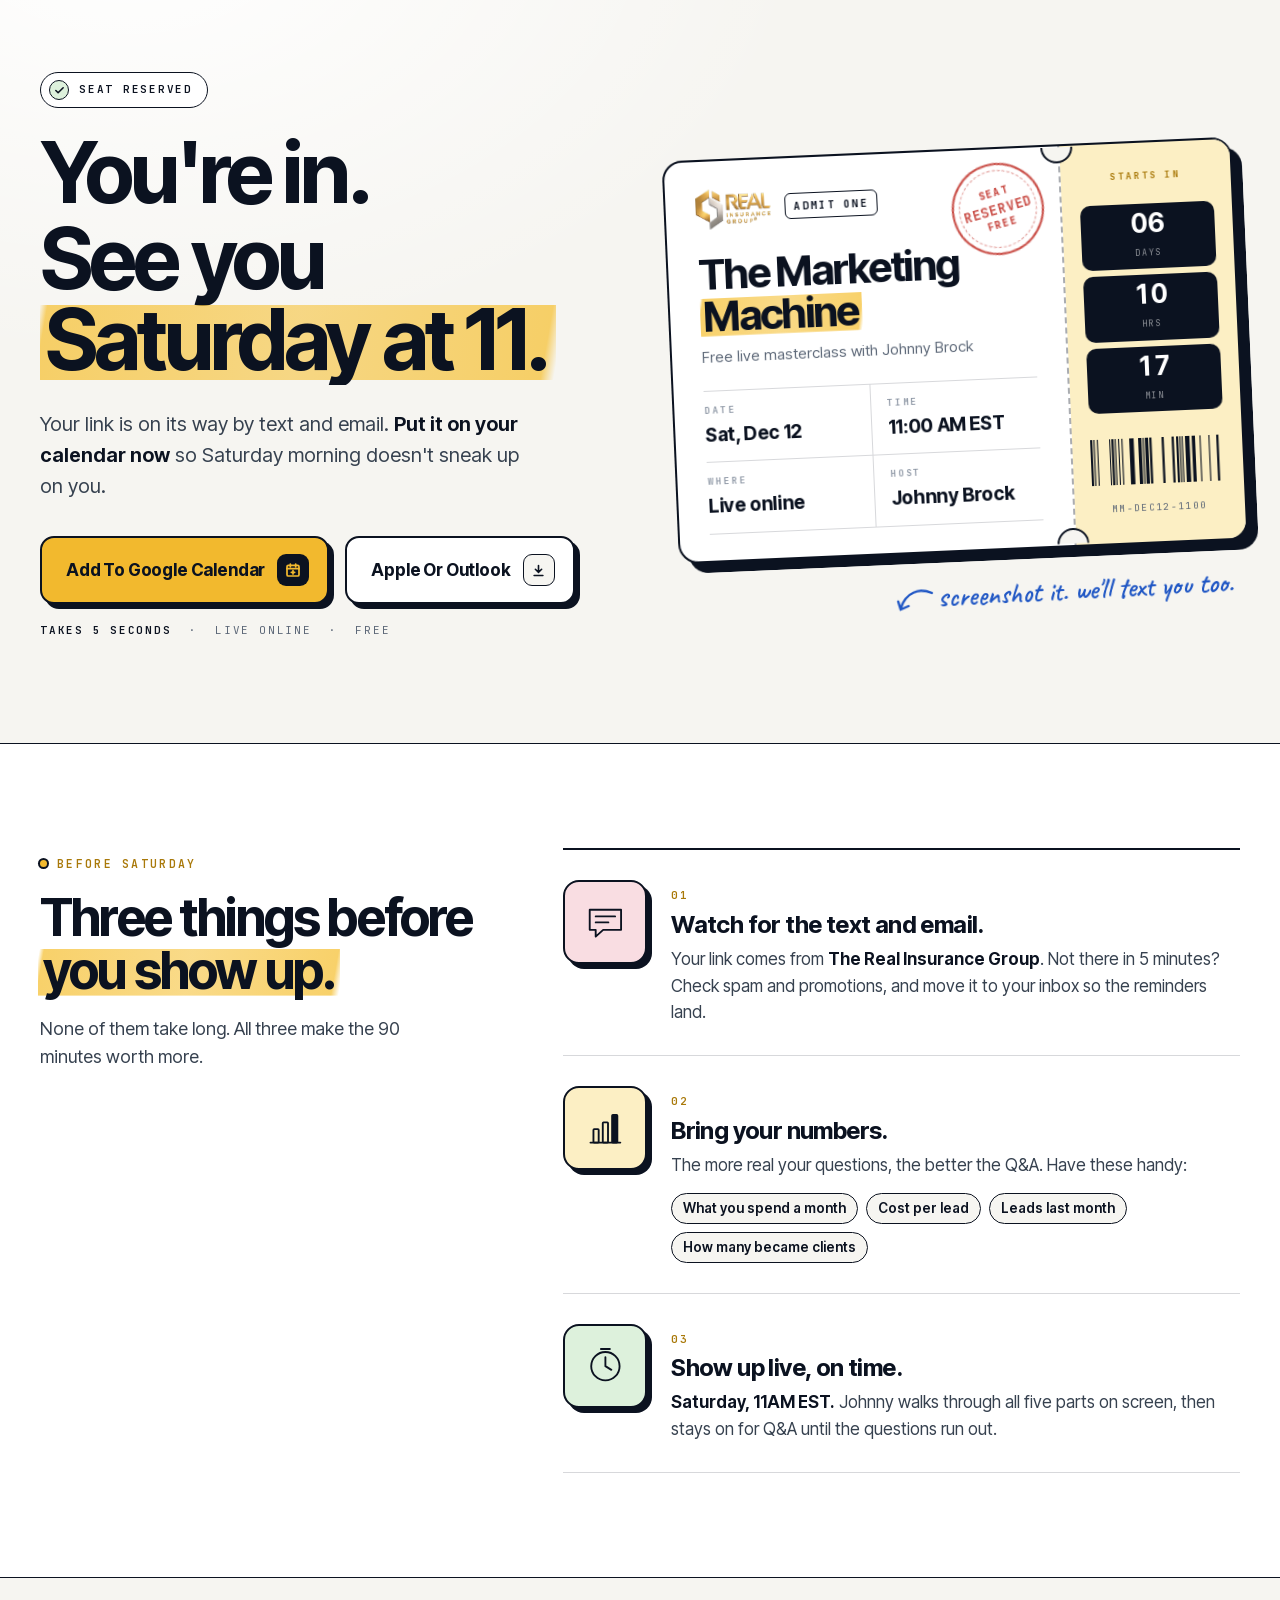
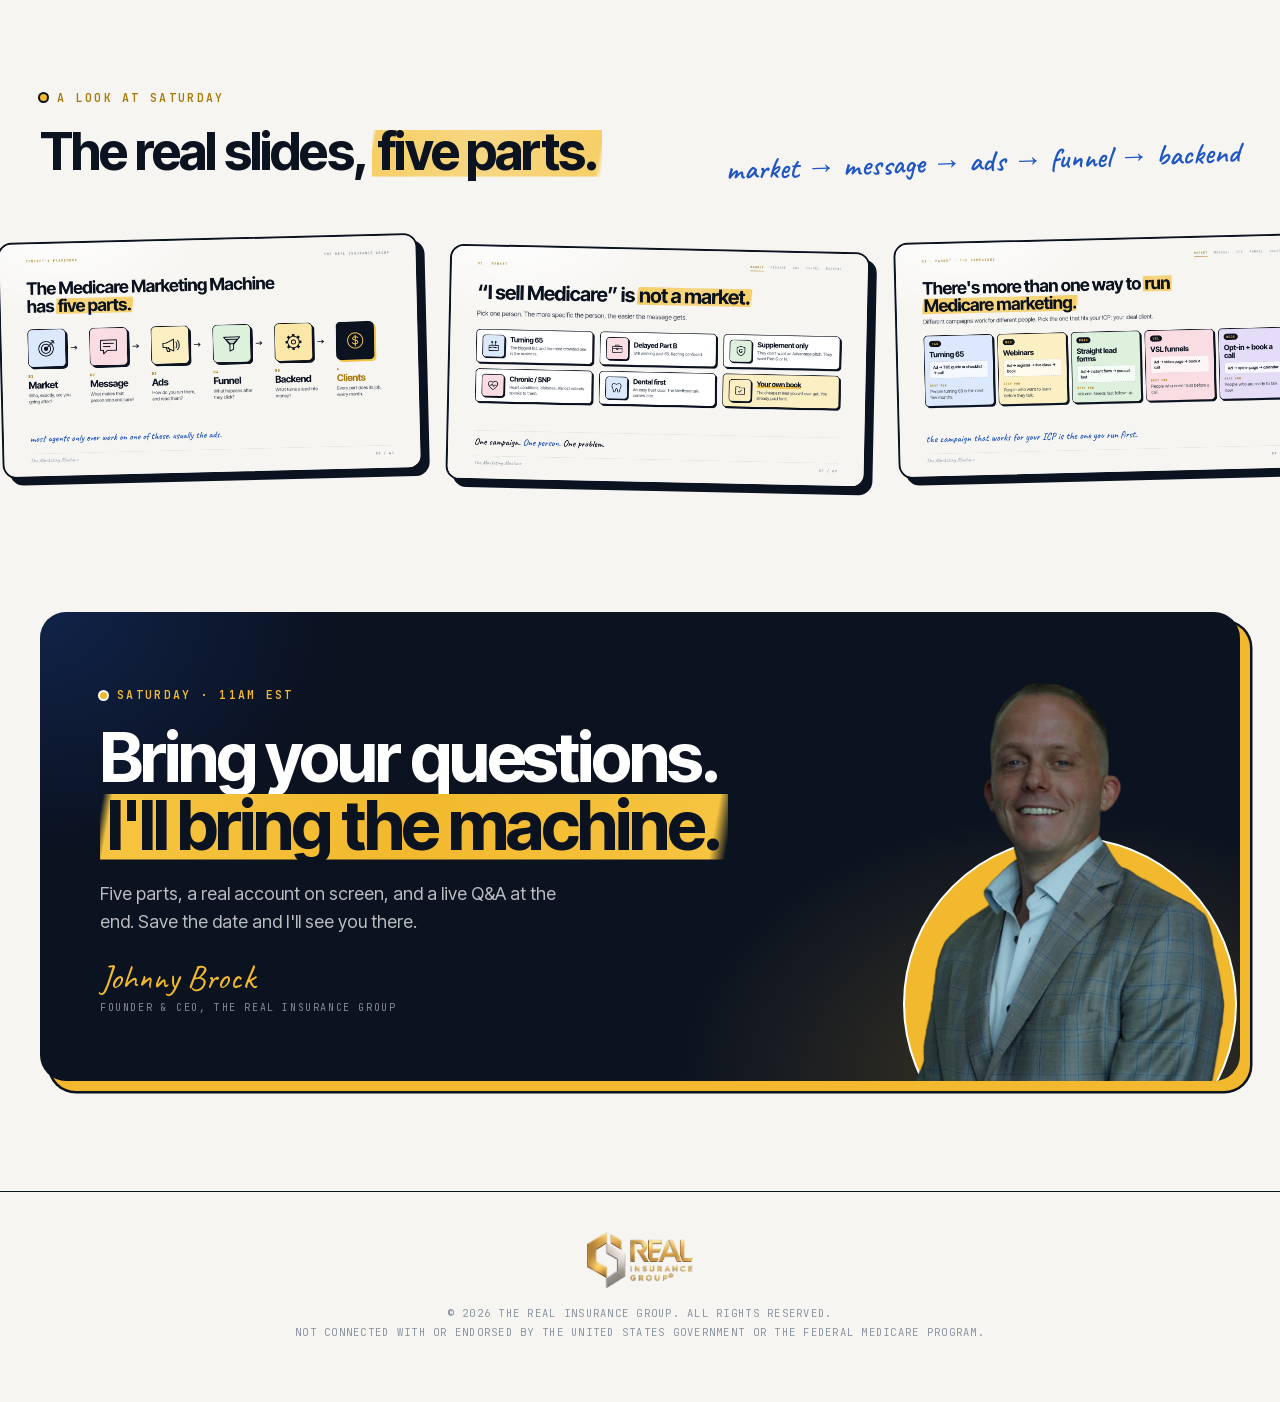
==== thanks.html @ 713cc82f "Thank-you page: seat ticket, calendar adds, next steps Co-Authored-By: Claude Opus 5.5 <noreply@anth" ====
<!doctype html>
<html lang="en">
<head>
<meta charset="utf-8">
<meta name="viewport" content="width=device-width,initial-scale=1">
<title>You're In | The Marketing Machine, Saturday 11AM EST</title>
<meta name="robots" content="noindex">
<link rel="preload" href="assets/fonts/InterTight.woff2" as="font" type="font/woff2" crossorigin>
<style>
@font-face{font-family:'Inter Tight';src:url(assets/fonts/InterTight.woff2) format('woff2');font-weight:100 900;font-display:swap}
@font-face{font-family:'Caveat';src:url(assets/fonts/Caveat.woff2) format('woff2');font-weight:400 700;font-display:swap}
@font-face{font-family:'JetBrains Mono';src:url(assets/fonts/JetBrainsMono.woff2) format('woff2');font-weight:100 800;font-display:swap}

/* ===== tokens: same as the opt-in (The Marketing Machine deck) ===== */
:root{
  --paper:#F6F5F1; --ink:#0B1220;
  --t1:#0B1220; --t2:#36414F; --t3:#5D6878; --t4:#8B95A3;
  --line:rgba(11,18,32,.16); --line-2:rgba(11,18,32,.09);
  --gold:#A9790A; --yellow:#F2B92E; --hl:rgba(246,196,64,.78); --pen:#1F56C4;
  --blue:#DCE8FB; --cream:#FCEFC4; --green:#DDF1DC; --pink:#F9DDE2;
  --sans:'Inter Tight',Inter,system-ui,-apple-system,sans-serif;
  --hand:'Caveat','Bradley Hand',cursive;
  --mono:'JetBrains Mono',ui-monospace,Menlo,monospace;
  --ease:cubic-bezier(.22,1,.36,1);
}
*{box-sizing:border-box;margin:0;padding:0}
html{-webkit-text-size-adjust:100%}
body{background:var(--paper);color:var(--t1);font-family:var(--sans);font-size:17px;line-height:1.55;-webkit-font-smoothing:antialiased;overflow-x:hidden}
img{display:block;max-width:100%;height:auto}
button{font:inherit;cursor:pointer;border:0;background:none;color:inherit}
a{color:inherit}
.wrap{width:min(1200px,100% - 48px);margin-inline:auto}

.k{font-family:var(--mono);font-size:11.5px;font-weight:600;letter-spacing:.2em;text-transform:uppercase;color:var(--gold);display:inline-flex;align-items:center;gap:10px}
.k::before{content:"";width:7px;height:7px;border-radius:50%;background:var(--yellow);box-shadow:0 0 0 2px var(--ink)}
em.mk{font-style:normal;padding:0 .1em;margin:0 -.04em;border-radius:.12em;-webkit-box-decoration-break:clone;box-decoration-break:clone;
  background:linear-gradient(100deg,rgba(246,196,64,0) .5%,var(--hl) 2%,rgba(246,196,64,.62) 50%,var(--hl) 97%,rgba(246,196,64,0) 99.5%) 0 62%/0% 74% no-repeat;
  transition:background-size 1.1s var(--ease) .2s}
em.mk.in{background-size:100% 74%}
.hand{font-family:var(--hand);font-weight:600;color:var(--pen);line-height:1.1}
.h2{font-weight:700;font-size:clamp(32px,4.4vw,52px);line-height:1.02;letter-spacing:-.035em;margin-top:16px}

/* buttons */
.btn{display:inline-flex;align-items:center;gap:12px;background:var(--yellow);color:var(--ink);font-weight:700;font-size:17px;letter-spacing:-.01em;text-decoration:none;
  padding:16px 18px 16px 24px;border:2.5px solid var(--ink);border-radius:14px;box-shadow:5px 5px 0 var(--ink);transition:transform .25s var(--ease),box-shadow .25s var(--ease)}
.btn .bi{width:32px;height:32px;border-radius:9px;background:var(--ink);color:var(--yellow);display:grid;place-items:center;transition:transform .35s var(--ease)}
.btn:hover{transform:translate(2px,2px);box-shadow:3px 3px 0 var(--ink)}
.btn:hover .bi{transform:rotate(-8deg) scale(1.05)}
.btn:active{transform:translate(5px,5px);box-shadow:0 0 0 var(--ink)}
.btn.ghost{background:#fff}
.btn.ghost .bi{background:var(--paper);color:var(--ink);border:1.5px solid var(--ink)}
.btn:focus-visible{outline:3px solid var(--pen);outline-offset:4px}
.risk{font-family:var(--mono);font-size:11px;letter-spacing:.16em;text-transform:uppercase;color:var(--t3);margin-top:18px}
.risk b{color:var(--t1);font-weight:600}

/* reveal */
.rv{opacity:0;transform:translateY(20px);filter:blur(6px);transition:opacity .9s var(--ease),transform .9s var(--ease),filter .9s var(--ease)}
.rv.in{opacity:1;transform:none;filter:none}
.d1{transition-delay:.08s}.d2{transition-delay:.16s}.d3{transition-delay:.24s}

/* ===== hero ===== */
.hero{position:relative;padding:72px 0 104px}
.hero::before{content:"";position:absolute;inset:0;pointer-events:none;background:radial-gradient(1100px 700px at 10% -10%,#fff,transparent 62%)}
.hero .wrap{position:relative;display:grid;grid-template-columns:1fr 1.02fr;gap:72px;align-items:center}
.ok{display:inline-flex;align-items:center;gap:10px;background:#fff;border:1.5px solid var(--ink);border-radius:999px;padding:7px 14px 7px 8px;
  font-family:var(--mono);font-size:11px;letter-spacing:.16em;text-transform:uppercase;font-weight:600}
.ok i{width:20px;height:20px;border-radius:50%;background:var(--green);border:1.5px solid var(--ink);display:grid;place-items:center}
.ok i svg{width:11px;height:11px;fill:none;stroke:var(--ink);stroke-width:3.4;stroke-linecap:round;stroke-linejoin:round}
.h1{font-weight:700;font-size:clamp(46px,6.6vw,88px);line-height:.96;letter-spacing:-.045em;margin-top:24px}
.h1 .ln{display:block;overflow:hidden;padding-bottom:.06em}
.h1 .ln>span{display:inline-block;transform:translateY(105%);transition:transform 1.1s var(--ease)}
.go .h1 .ln>span{transform:none}
.go .h1 .ln:nth-child(2)>span{transition-delay:.1s}
.hero .sub{font-size:20px;color:var(--t2);max-width:500px;margin-top:24px}
.hero .sub b{color:var(--t1);font-weight:650}
.acts{display:flex;flex-wrap:wrap;gap:16px;margin-top:34px}

/* the ticket */
.tix{position:relative;padding:20px 0 30px}
.ticket{position:relative;display:grid;grid-template-columns:1fr 170px;background:#fff;border:2.5px solid var(--ink);border-radius:20px;box-shadow:10px 10px 0 var(--ink);
  transform:rotate(-2.5deg);transition:transform .6s var(--ease)}
.tix:hover .ticket{transform:rotate(-1deg) translateY(-4px)}
.ticket::before,.ticket::after{content:"";position:absolute;right:157px;width:28px;height:28px;border-radius:50%;background:var(--paper);border:2.5px solid var(--ink);z-index:2}
.ticket::before{top:-15px;clip-path:inset(50% 0 0 0)}
.ticket::after{bottom:-15px;clip-path:inset(0 0 50% 0)}
.t-main{padding:28px 30px 26px;border-right:2.5px dashed rgba(11,18,32,.35);position:relative;overflow:hidden}
.t-top{display:flex;align-items:center;gap:14px}
.t-top img{height:40px;width:auto}
.t-top span{font-family:var(--mono);font-size:10.5px;letter-spacing:.22em;text-transform:uppercase;font-weight:700;border:1.5px solid var(--ink);border-radius:6px;padding:4px 8px}
.t-name{font-size:clamp(30px,3.3vw,42px);font-weight:700;letter-spacing:-.04em;line-height:1;margin-top:24px}
.t-name em{font-style:normal;background:linear-gradient(100deg,rgba(246,196,64,0) .5%,var(--hl) 2%,rgba(246,196,64,.62) 50%,var(--hl) 97%,rgba(246,196,64,0) 99.5%) 0 62%/100% 74% no-repeat;padding:0 .08em}
.t-by{color:var(--t3);font-size:15px;margin-top:8px}
.t-fields{display:grid;grid-template-columns:1fr 1fr;margin-top:22px;border-top:1.5px solid var(--line)}
.t-fields div{padding:12px 0;border-bottom:1.5px solid var(--line)}
.t-fields div:nth-child(odd){padding-right:14px;border-right:1.5px solid var(--line)}
.t-fields div:nth-child(even){padding-left:16px}
.t-fields small{display:block;font-family:var(--mono);font-size:9.5px;letter-spacing:.2em;text-transform:uppercase;color:var(--t4);font-weight:600}
.t-fields b{display:block;font-size:19px;font-weight:700;letter-spacing:-.02em;margin-top:2px}
.stamp{position:absolute;right:16px;top:14px;width:92px;height:92px;border-radius:50%;border:2.5px solid #C2362E;color:#C2362E;display:grid;place-items:center;text-align:center;
  font-family:var(--mono);font-size:10px;letter-spacing:.16em;text-transform:uppercase;font-weight:800;line-height:1.35;transform:rotate(-14deg) scale(1.6);opacity:0;
  transition:transform .5s cubic-bezier(.34,1.56,.64,1) .9s,opacity .2s ease .9s;mix-blend-mode:multiply}
.stamp::before{content:"";position:absolute;inset:5px;border-radius:50%;border:1.5px dashed rgba(194,54,46,.7)}
.go .stamp{transform:rotate(-14deg) scale(1);opacity:.9}
.stamp b{display:block;font-size:13.5px;letter-spacing:.06em}
.t-stub{padding:26px 18px;display:flex;flex-direction:column;align-items:center;justify-content:space-between;background:var(--cream);border-radius:0 17px 17px 0;text-align:center}
.t-stub .lab{font-family:var(--mono);font-size:9.5px;letter-spacing:.2em;text-transform:uppercase;color:var(--gold);font-weight:700}
.cd{display:grid;gap:6px;width:100%;margin-top:10px}
.cd div{background:var(--ink);color:#fff;border-radius:10px;padding:7px 0 6px}
.cd b{display:block;font-size:26px;font-weight:700;letter-spacing:-.03em;line-height:1;font-variant-numeric:tabular-nums}
.cd small{font-family:var(--mono);font-size:8.5px;letter-spacing:.2em;text-transform:uppercase;color:rgba(255,255,255,.55)}
.live-now{display:none;background:#C2362E;color:#fff;border-radius:10px;padding:10px 6px;font-weight:700;font-size:15px;margin-top:10px}
.is-live .cd{display:none}.is-live .live-now{display:block}
.bars{width:100%;height:46px;margin-top:16px}
.t-stub .no{font-family:var(--mono);font-size:9.5px;letter-spacing:.14em;color:var(--t3);margin-top:6px}
.tix .note{position:absolute;right:6px;bottom:-26px;font-size:28px;transform:rotate(-3deg)}
.tix .note svg{display:inline-block;vertical-align:middle;width:40px;height:28px;margin-right:4px;stroke:var(--pen);fill:none;stroke-width:2.4;stroke-linecap:round}

/* ===== next steps ===== */
.sec{padding:104px 0}
.steps{background:#fff;border-top:1.5px solid var(--ink);border-bottom:1.5px solid var(--ink)}
.steps .grid{display:grid;grid-template-columns:.8fr 1.2fr;gap:72px;align-items:start}
.steps .lede{color:var(--t2);font-size:18px;margin-top:18px;max-width:380px}
.rows{border-top:2px solid var(--ink)}
.row{display:grid;grid-template-columns:84px 1fr;gap:24px;padding:30px 0;border-bottom:1.5px solid var(--line);align-items:start}
.tile{width:84px;height:84px;border:2.5px solid var(--ink);border-radius:16px;box-shadow:5px 5px 0 var(--ink);display:grid;place-items:center;background:#fff;transition:transform .35s var(--ease),box-shadow .35s var(--ease)}
.row:hover .tile{transform:translate(-2px,-2px) rotate(-3deg);box-shadow:7px 7px 0 var(--ink)}
.tile svg{width:56%;height:56%;fill:none;stroke:var(--ink);stroke-width:5;stroke-linecap:round;stroke-linejoin:round}
.tile svg .f{fill:var(--ink)}
.tile.blue{background:var(--blue)}.tile.pink{background:var(--pink)}.tile.yellow{background:var(--cream)}.tile.green{background:var(--green)}
.row .n{font-family:var(--mono);font-size:11px;font-weight:600;letter-spacing:.14em;color:var(--gold)}
.row h3{font-size:24px;font-weight:700;letter-spacing:-.025em;line-height:1.15;margin-top:4px}
.row p{color:var(--t2);margin-top:8px}
.row p b{color:var(--t1);font-weight:650}
.chips{display:flex;flex-wrap:wrap;gap:8px;margin-top:14px}
.chips span{font-size:13.5px;font-weight:600;background:var(--paper);border:1.5px solid var(--ink);border-radius:999px;padding:4px 11px}

/* ===== filmstrip ===== */
.film{padding:104px 0 96px;overflow:hidden}
.film .head{display:flex;justify-content:space-between;align-items:end;gap:32px;flex-wrap:wrap}
.film .head .hand{font-size:30px;transform:rotate(-2deg)}
.strip{margin-top:52px;display:flex;gap:28px;width:max-content;animation:roll 60s linear infinite;padding:8px 0 18px}
.film:hover .strip{animation-play-state:paused}
@keyframes roll{to{transform:translateX(calc(-50% - 14px))}}
.strip .s{width:420px;flex:none;border:2.5px solid var(--ink);border-radius:14px;overflow:hidden;box-shadow:7px 7px 0 var(--ink);background:#fff;aspect-ratio:16/9}
.strip .s:nth-child(odd){transform:rotate(-1.4deg)}
.strip .s:nth-child(even){transform:rotate(1.2deg) translateY(10px)}
.strip .s img{width:100%;height:100%;object-fit:cover}

/* ===== sign-off ===== */
.bye{padding:24px 0 110px}
.bye .box{position:relative;background:var(--ink);color:#fff;border-radius:26px;box-shadow:10px 10px 0 var(--yellow),10px 10px 0 2.5px var(--ink);
  display:grid;grid-template-columns:1fr 340px;align-items:end;overflow:hidden;min-height:400px}
.bye .box::before{content:"";position:absolute;inset:0;background:radial-gradient(600px 420px at 85% 100%,rgba(242,185,46,.22),transparent 65%),radial-gradient(500px 400px at 0% 0%,rgba(31,86,196,.25),transparent 60%);pointer-events:none}
.bye .txt{position:relative;padding:68px 60px}
.bye .k{color:var(--yellow)}
.bye .k::before{box-shadow:0 0 0 2px #fff}
.bye h2{font-size:clamp(40px,5.4vw,70px);font-weight:700;letter-spacing:-.045em;line-height:.98;margin-top:18px}
.bye h2 em{font-style:normal;color:var(--ink);padding:0 .1em;background:linear-gradient(100deg,rgba(246,196,64,0) .5%,#F6C440 2%,#F2B92E 50%,#F6C440 97%,rgba(246,196,64,0) 99.5%) 0 62%/100% 78% no-repeat}
.bye p{color:rgba(255,255,255,.72);font-size:18px;margin-top:20px;max-width:480px}
.bye .sig{font-family:var(--hand);font-size:34px;color:var(--yellow);margin-top:26px;line-height:1}
.bye .sig small{display:block;font-family:var(--mono);font-size:10px;letter-spacing:.16em;text-transform:uppercase;color:rgba(255,255,255,.5);margin-top:8px}
.bye .jb{position:relative;align-self:end;height:100%;display:flex;align-items:flex-end;justify-content:center}
.bye .jb::before{content:"";position:absolute;bottom:-90px;left:50%;width:330px;height:330px;transform:translateX(-50%);border-radius:50%;background:var(--yellow);border:2.5px solid #fff}
.bye .jb img{position:relative;width:310px;max-width:none}

footer{border-top:1.5px solid var(--ink);padding:40px 0 60px;text-align:center}
footer img{height:56px;width:auto;margin:0 auto}
footer p{font-family:var(--mono);font-size:10.5px;letter-spacing:.12em;text-transform:uppercase;color:var(--t4);margin-top:16px;line-height:1.8}

/* ===== responsive ===== */
@media (max-width:1080px){
  .hero .wrap{grid-template-columns:1fr;gap:56px}
  .tix{max-width:620px}
  .steps .grid{grid-template-columns:1fr;gap:44px}
  .bye .box{grid-template-columns:1fr 260px}
  .bye .jb img{width:250px}
  .bye .jb::before{width:260px;height:260px}
}
@media (max-width:720px){
  body{font-size:16px}
  .wrap{width:calc(100% - 32px)}
  .hero{padding:36px 0 80px}
  .hero .sub{font-size:18px}
  .acts{flex-direction:column;align-items:stretch}
  .acts .btn{justify-content:space-between}
  .ticket{grid-template-columns:1fr 104px;transform:rotate(-1.5deg)}
  .ticket::before,.ticket::after{right:91px;width:24px;height:24px}
  .ticket::before{top:-13px}.ticket::after{bottom:-13px}
  .t-main{padding:20px 16px 18px}
  .t-top img{height:30px}
  .t-top span{font-size:9px;padding:3px 6px;letter-spacing:.16em}
  .t-name{font-size:26px;margin-top:16px}
  .t-by{font-size:13.5px}
  .t-fields{grid-template-columns:1fr}
  .t-fields div:nth-child(odd){border-right:0;padding-right:0}
  .t-fields div:nth-child(even){padding-left:0}
  .t-fields div{padding:8px 0}
  .t-fields b{font-size:16px}
  .stamp{width:66px;height:66px;font-size:7px;right:8px;top:8px}
  .t-name{margin-top:30px}
  .t-top span{display:none}
  .stamp b{font-size:11.5px}
  .t-stub{padding:18px 8px;border-radius:0 17px 17px 0}
  .cd b{font-size:20px}
  .bars{height:34px}
  .tix .note{font-size:23px;bottom:-28px}
  .sec{padding:80px 0}
  .row{grid-template-columns:64px 1fr;gap:18px}
  .tile{width:64px;height:64px;border-radius:13px;box-shadow:4px 4px 0 var(--ink)}
  .row h3{font-size:21px}
  .film{padding:80px 0}
  .strip .s{width:290px}
  .bye{padding:8px 0 84px}
  .bye .box{grid-template-columns:1fr;border-radius:20px}
  .bye .txt{padding:48px 24px 8px}
  .bye .jb{height:300px}
  .bye .jb img{width:240px}
  .bye .jb::before{width:250px;height:250px;bottom:-70px}
}
@media (prefers-reduced-motion:reduce){
  *,*::before,*::after{transition:none!important;animation:none!important}
  .rv{opacity:1;transform:none;filter:none}
  .h1 .ln>span{transform:none}
  em.mk{background-size:100% 74%}
  .stamp{opacity:.9;transform:rotate(-14deg)}
}
</style>
</head>
<body>

<main>
<!-- ===== hero: confirmation + the ticket ===== -->
<section class="hero" id="hero">
  <div class="wrap">
    <div>
      <span class="ok"><i><svg viewBox="0 0 24 24"><path d="M20 6L9 17l-5-5"/></svg></i>Seat reserved</span>
      <h1 class="h1">
        <span class="ln"><span>You're in.</span></span>
        <span class="ln"><span>See you <em class="mk">Saturday at 11.</em></span></span>
      </h1>
      <p class="sub">Your link is on its way by text and email. <b>Put it on your calendar now</b> so Saturday morning doesn't sneak up on you.</p>
      <div class="acts">
        <a class="btn" id="gcal" href="#" target="_blank" rel="noopener">Add To Google Calendar <span class="bi"><svg width="16" height="16" viewBox="0 0 24 24" fill="none" stroke="currentColor" stroke-width="2.6" stroke-linecap="round"><rect x="3" y="5" width="18" height="16" rx="2"/><path d="M3 10h18M8 3v4M16 3v4M12 13v5M9.5 15.5h5"/></svg></span></a>
        <button class="btn ghost" id="ics">Apple Or Outlook <span class="bi"><svg width="15" height="15" viewBox="0 0 24 24" fill="none" stroke="currentColor" stroke-width="2.6" stroke-linecap="round"><path d="M12 4v11M7 10l5 5 5-5M5 20h14"/></svg></span></button>
      </div>
      <p class="risk"><b>Takes 5 seconds</b> &nbsp;&middot;&nbsp; Live online &nbsp;&middot;&nbsp; Free</p>
    </div>

    <div class="tix rv d2">
      <div class="ticket" id="ticket">
        <div class="t-main">
          <div class="t-top"><img src="assets/rig-logo.webp" alt="Real Insurance Group" width="900" height="477"><span>Admit one</span></div>
          <p class="t-name">The Marketing <em>Machine</em></p>
          <p class="t-by">Free live masterclass with Johnny Brock</p>
          <div class="t-fields">
            <div><small>Date</small><b data-date>Saturday</b></div>
            <div><small>Time</small><b>11:00 AM EST</b></div>
            <div><small>Where</small><b>Live online</b></div>
            <div><small>Host</small><b>Johnny Brock</b></div>
          </div>
          <div class="stamp" aria-hidden="true"><span>Seat<b>Reserved</b>Free</span></div>
        </div>
        <div class="t-stub" id="stub">
          <span class="lab">Starts in</span>
          <div class="cd">
            <div><b data-d>00</b><small>Days</small></div>
            <div><b data-h>00</b><small>Hrs</small></div>
            <div><b data-m>00</b><small>Min</small></div>
          </div>
          <div class="live-now">We're live</div>
          <svg class="bars" viewBox="0 0 120 46" preserveAspectRatio="none" aria-hidden="true" id="bars"></svg>
          <span class="no" data-no>MM-SAT-1100</span>
        </div>
      </div>
      <p class="note hand"><svg viewBox="0 0 40 28"><path d="M38 6C26 0 12 4 6 20M14 18l-8 3-2-8"/></svg>screenshot it. we'll text you too.</p>
    </div>
  </div>
</section>

<!-- ===== before Saturday ===== -->
<section class="sec steps">
  <div class="wrap grid">
    <div>
      <span class="k rv">Before Saturday</span>
      <h2 class="h2 rv d1">Three things before <em class="mk">you show up.</em></h2>
      <p class="lede rv d2">None of them take long. All three make the 90 minutes worth more.</p>
    </div>
    <div class="rows">
      <div class="row rv">
        <div class="tile pink"><svg viewBox="0 0 120 120"><path d="M18 26h84v54H54L34 98V80H18z"/><path d="M34 44h52M34 60h34"/></svg></div>
        <div><span class="n">01</span><h3>Watch for the text and email.</h3><p>Your link comes from <b>The Real Insurance Group</b>. Not there in 5 minutes? Check spam and promotions, and move it to your inbox so the reminders land.</p></div>
      </div>
      <div class="row rv d1">
        <div class="tile yellow"><svg viewBox="0 0 120 120"><path d="M20 98h80"/><rect x="28" y="62" width="14" height="36" rx="2"/><rect x="53" y="44" width="14" height="54" rx="2"/><rect x="78" y="24" width="14" height="74" rx="2" class="f"/></svg></div>
        <div><span class="n">02</span><h3>Bring your numbers.</h3><p>The more real your questions, the better the Q&amp;A. Have these handy:</p>
          <div class="chips"><span>What you spend a month</span><span>Cost per lead</span><span>Leads last month</span><span>How many became clients</span></div></div>
      </div>
      <div class="row rv d2">
        <div class="tile green"><svg viewBox="0 0 120 120"><circle cx="60" cy="62" r="38"/><path d="M60 38v24l16 10"/><path d="M48 16h24"/></svg></div>
        <div><span class="n">03</span><h3>Show up live, on time.</h3><p><b>Saturday, 11AM EST.</b> Johnny walks through all five parts on screen, then stays on for Q&amp;A until the questions run out.</p></div>
      </div>
    </div>
  </div>
</section>

<!-- ===== what's on the screen ===== -->
<section class="film" aria-label="Slides from Saturday's masterclass">
  <div class="wrap head">
    <div>
      <span class="k rv">A look at Saturday</span>
      <h2 class="h2 rv d1">The real slides, <em class="mk">five parts.</em></h2>
    </div>
    <p class="hand rv d2">market &rarr; message &rarr; ads &rarr; funnel &rarr; backend</p>
  </div>
  <div class="strip" id="strip">
    <div class="s"><img src="assets/slides/s05.jpg" alt="Slide: the Medicare Marketing Machine has five parts" width="1600" height="900"></div>
    <div class="s"><img src="assets/slides/s07.jpg" alt="Slide: I sell Medicare is not a market" width="1600" height="900"></div>
    <div class="s"><img src="assets/slides/s09.jpg" alt="Slide: more than one way to run Medicare marketing" width="1600" height="900"></div>
    <div class="s"><img src="assets/slides/s11.jpg" alt="Slide: every ad that works has the same four parts" width="1600" height="900"></div>
    <div class="s"><img src="assets/slides/s13.jpg" alt="Slide: same formula, four different people" width="1600" height="900"></div>
    <div class="s"><img src="assets/slides/s20.jpg" alt="Slide: how to set up the account" width="1600" height="900"></div>
    <div class="s"><img src="assets/slides/s26.jpg" alt="Slide: reading the account" width="1600" height="900"></div>
    <div class="s"><img src="assets/slides/s35.jpg" alt="Slide: same ad, same 100 leads, four times the clients" width="1600" height="900"></div>
  </div>
</section>

<!-- ===== sign-off ===== -->
<section class="bye">
  <div class="wrap">
    <div class="box rv">
      <div class="txt">
        <span class="k">Saturday &middot; 11AM EST</span>
        <h2>Bring your questions.<br><em>I'll bring the machine.</em></h2>
        <p>Five parts, a real account on screen, and a live Q&amp;A at the end. Save the date and I'll see you there.</p>
        <p class="sig">Johnny Brock<small>Founder &amp; CEO, The Real Insurance Group</small></p>
      </div>
      <div class="jb"><img src="assets/johnny-main.webp" alt="Johnny Brock" width="640" height="824"></div>
    </div>
  </div>
</section>
</main>

<footer>
  <div class="wrap">
    <img src="assets/rig-logo.webp" alt="Real Insurance Group" width="900" height="477">
    <p>&copy; 2026 The Real Insurance Group. All rights reserved.<br>Not connected with or endorsed by the United States government or the federal Medicare program.</p>
  </div>
</footer>

<script>
/* ============ EVENT: every Saturday, 11:00am America/New_York, ~90 min ============ */
const EVENT = { weekday:6, hour:11, min:0, runMinutes:90 };
const TITLE = 'The Marketing Machine: Free Live Masterclass with Johnny Brock';
const DETAILS = 'How to market a Medicare business, from the first ad to the renewal. Your join link comes by text and email from The Real Insurance Group. Bring your numbers for the live Q&A.';
/* ================================================================================== */

const reduced = matchMedia('(prefers-reduced-motion: reduce)').matches;

function etParts(d){
  return Object.fromEntries(new Intl.DateTimeFormat('en-US',{timeZone:'America/New_York',hour12:false,weekday:'short',
    year:'numeric',month:'2-digit',day:'2-digit',hour:'2-digit',minute:'2-digit',second:'2-digit'}).formatToParts(d).map(x=>[x.type,x.value]));
}
function etOffsetMin(d){
  const p = etParts(d);
  return (Date.UTC(+p.year,+p.month-1,+p.day,p.hour==='24'?0:+p.hour,+p.minute,+p.second) - d.getTime())/60000;
}
function nextStart(now){
  const p = etParts(now);
  const wd = ['Sun','Mon','Tue','Wed','Thu','Fri','Sat'].indexOf(p.weekday);
  for(let add=0; add<=7; add++){
    if((wd+add)%7 !== EVENT.weekday) continue;
    const guess = Date.UTC(+p.year,+p.month-1,+p.day+add,EVENT.hour,EVENT.min);
    const t = guess - etOffsetMin(new Date(guess))*60000;
    if(t + EVENT.runMinutes*60000 > now.getTime()) return t;
  }
}
const START = nextStart(new Date()), END = START + EVENT.runMinutes*60000;
const pad = n => String(n).padStart(2,'0');

/* date on the ticket + ticket number */
const dParts = new Intl.DateTimeFormat('en-US',{timeZone:'America/New_York',weekday:'short',month:'short',day:'numeric'}).formatToParts(new Date(START));
const g = t => dParts.find(x=>x.type===t).value;
document.querySelector('[data-date]').textContent = `${g('weekday')}, ${g('month')} ${g('day')}`;
document.querySelector('[data-no]').textContent = `MM-${g('month').toUpperCase()}${pad(g('day'))}-1100`;

/* countdown on the stub */
const stub = document.getElementById('stub');
function tick(){
  const ms = START - Date.now();
  if(ms <= 0){ stub.classList.add('is-live'); return; }
  const s = Math.floor(ms/1000);
  stub.querySelector('[data-d]').textContent = pad(Math.floor(s/86400));
  stub.querySelector('[data-h]').textContent = pad(Math.floor(s%86400/3600));
  stub.querySelector('[data-m]').textContent = pad(Math.floor(s%3600/60));
}
tick(); setInterval(tick, 1000);

/* stub barcode: deterministic stripes */
(function(){
  const svg = document.getElementById('bars'); let x = 0, seed = 7, out = '';
  const rnd = ()=>{ seed = (seed*9301+49297)%233280; return seed/233280; };
  while(x < 120){ const w = 1 + Math.floor(rnd()*3.2); if(rnd() > .35) out += `<rect x="${x}" y="0" width="${w}" height="46" fill="#0B1220"/>`; x += w + 1 + Math.floor(rnd()*2); }
  svg.innerHTML = out;
})();

/* calendar links */
const z = t => new Date(t).toISOString().replace(/[-:]/g,'').replace(/\.\d{3}/,'');
document.getElementById('gcal').href = 'https://calendar.google.com/calendar/render?action=TEMPLATE'
  + '&text=' + encodeURIComponent(TITLE)
  + '&dates=' + z(START) + '/' + z(END)
  + '&details=' + encodeURIComponent(DETAILS)
  + '&location=' + encodeURIComponent('Online (link sent by text and email)');
document.getElementById('ics').addEventListener('click', ()=>{
  const ics = ['BEGIN:VCALENDAR','VERSION:2.0','PRODID:-//The Real Insurance Group//Marketing Machine//EN','BEGIN:VEVENT',
    'UID:mm-' + START + '@therealinsurancegroup.com','DTSTAMP:' + z(Date.now()),'DTSTART:' + z(START),'DTEND:' + z(END),
    'SUMMARY:' + TITLE,'DESCRIPTION:' + DETAILS,'LOCATION:Online (link sent by text and email)',
    'BEGIN:VALARM','TRIGGER:-PT30M','ACTION:DISPLAY','DESCRIPTION:The Marketing Machine starts in 30 minutes','END:VALARM',
    'END:VEVENT','END:VCALENDAR'].join('\r\n');
  const a = document.createElement('a');
  a.href = URL.createObjectURL(new Blob([ics],{type:'text/calendar'}));
  a.download = 'the-marketing-machine.ics';
  document.body.appendChild(a); a.click(); a.remove();
});

/* filmstrip: duplicate once for a seamless loop */
const strip = document.getElementById('strip');
strip.innerHTML += strip.innerHTML.replace(/alt="[^"]*"/g,'alt="" aria-hidden="true"');

/* entrance + reveals */
requestAnimationFrame(()=>requestAnimationFrame(()=>{
  document.getElementById('hero').classList.add('go');
  setTimeout(()=>document.querySelector('.h1 em.mk').classList.add('in'), 450);
}));
const io = new IntersectionObserver(es=>es.forEach(e=>{
  if(!e.isIntersecting) return;
  e.target.classList.add('in');
  e.target.querySelectorAll('em.mk').forEach(m=>m.classList.add('in'));
  io.unobserve(e.target);
}),{threshold:.18});
document.querySelectorAll('.rv').forEach(el=>io.observe(el));
document.querySelectorAll('.k.rv + .h2 em.mk').forEach(m=>io.observe(m.closest('.h2')));
</script>
</body>
</html>
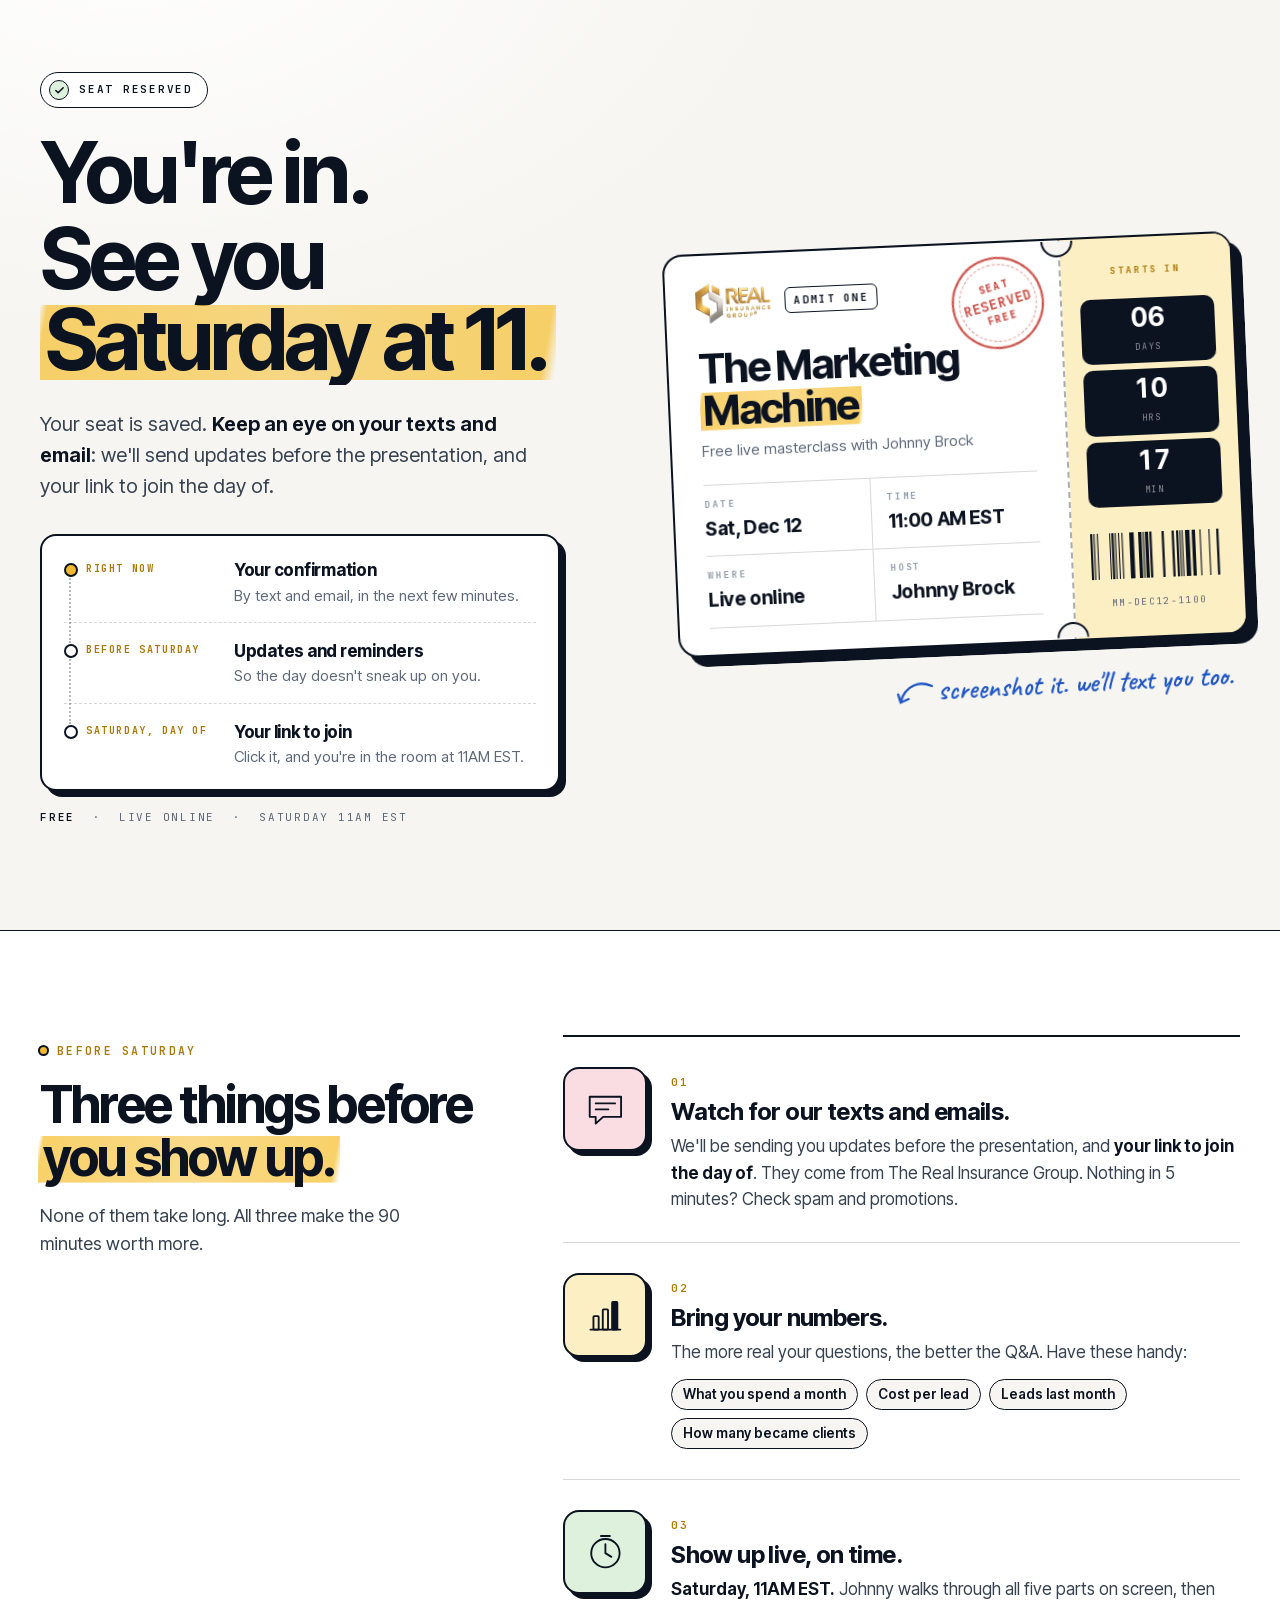
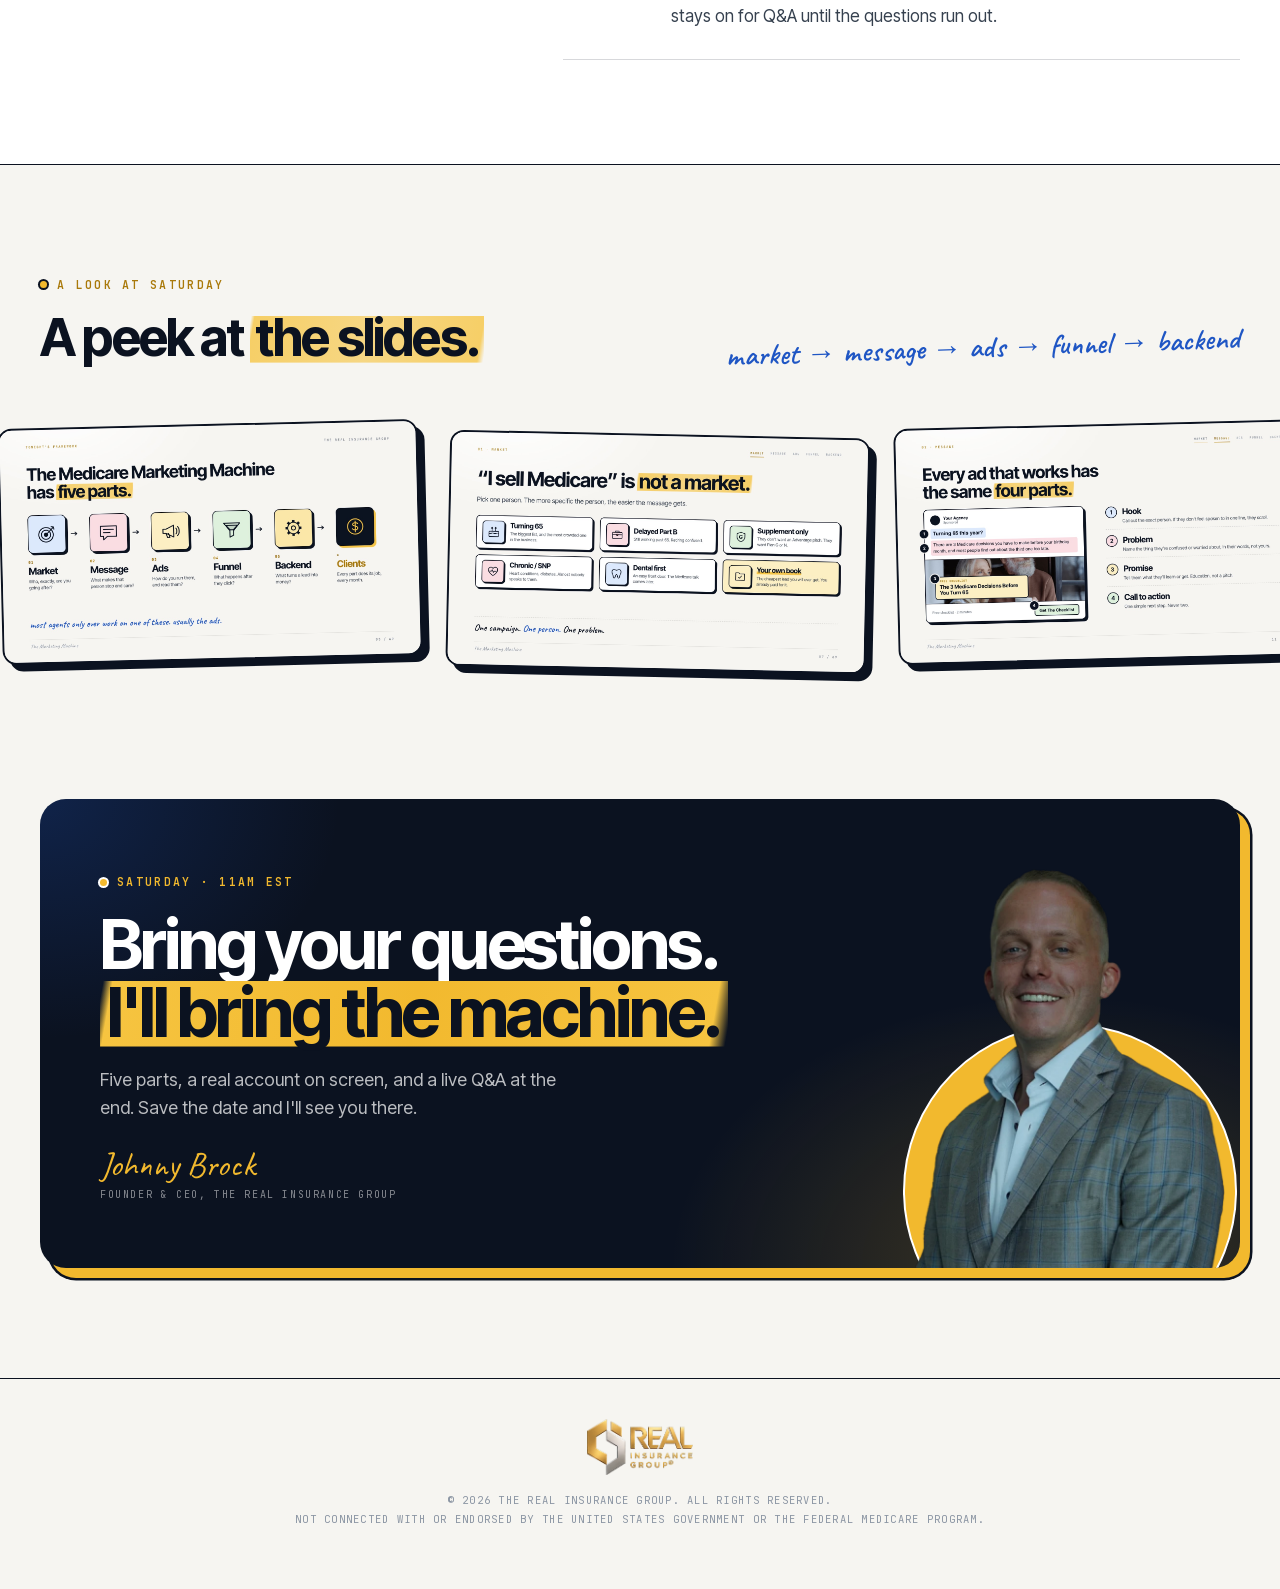
==== commit 4d0921ad: "Thank-you: drop calendar buttons, what-happens-next list, 3 slides Co-Authored-By: Claude Opus 5.5 <" ====
--- a/thanks.html
+++ b/thanks.html
@@ -73,7 +73,16 @@
 .go .h1 .ln:nth-child(2)>span{transition-delay:.1s}
 .hero .sub{font-size:20px;color:var(--t2);max-width:500px;margin-top:24px}
 .hero .sub b{color:var(--t1);font-weight:650}
-.acts{display:flex;flex-wrap:wrap;gap:16px;margin-top:34px}
+.next{list-style:none;margin-top:32px;max-width:520px;background:#fff;border:2.5px solid var(--ink);border-radius:16px;box-shadow:6px 6px 0 var(--ink);padding:6px 22px}
+.next li{position:relative;display:grid;grid-template-columns:132px 1fr;column-gap:16px;padding:15px 0 15px 22px;border-bottom:1.5px dashed var(--line)}
+.next li:last-child{border-bottom:0}
+.next li::before{content:"";position:absolute;left:0;top:21px;width:10px;height:10px;border-radius:50%;background:#fff;border:2px solid var(--ink)}
+.next li:first-child::before{background:var(--yellow)}
+.next li::after{content:"";position:absolute;left:5px;top:33px;bottom:-21px;width:0;border-left:2px dotted rgba(11,18,32,.3)}
+.next li:last-child::after{display:none}
+.next span{grid-row:1/3;font-family:var(--mono);font-size:10px;letter-spacing:.16em;text-transform:uppercase;color:var(--gold);font-weight:700;padding-top:4px}
+.next b{font-size:17px;font-weight:700;letter-spacing:-.015em}
+.next em{font-style:normal;color:var(--t3);font-size:15px}
 
 /* the ticket */
 .tix{position:relative;padding:20px 0 30px}
@@ -138,7 +147,7 @@
 .film{padding:104px 0 96px;overflow:hidden}
 .film .head{display:flex;justify-content:space-between;align-items:end;gap:32px;flex-wrap:wrap}
 .film .head .hand{font-size:30px;transform:rotate(-2deg)}
-.strip{margin-top:52px;display:flex;gap:28px;width:max-content;animation:roll 60s linear infinite;padding:8px 0 18px}
+.strip{margin-top:52px;display:flex;gap:28px;width:max-content;animation:roll 40s linear infinite;padding:8px 0 18px}
 .film:hover .strip{animation-play-state:paused}
 @keyframes roll{to{transform:translateX(calc(-50% - 14px))}}
 .strip .s{width:420px;flex:none;border:2.5px solid var(--ink);border-radius:14px;overflow:hidden;box-shadow:7px 7px 0 var(--ink);background:#fff;aspect-ratio:16/9}
@@ -181,8 +190,9 @@
   .wrap{width:calc(100% - 32px)}
   .hero{padding:36px 0 80px}
   .hero .sub{font-size:18px}
-  .acts{flex-direction:column;align-items:stretch}
-  .acts .btn{justify-content:space-between}
+  .next{padding:4px 16px}
+  .next li{grid-template-columns:1fr;padding-left:20px}
+  .next span{grid-row:auto;padding-top:0}
   .ticket{grid-template-columns:1fr 104px;transform:rotate(-1.5deg)}
   .ticket::before,.ticket::after{right:91px;width:24px;height:24px}
   .ticket::before{top:-13px}.ticket::after{bottom:-13px}
@@ -238,12 +248,13 @@
         <span class="ln"><span>You're in.</span></span>
         <span class="ln"><span>See you <em class="mk">Saturday at 11.</em></span></span>
       </h1>
-      <p class="sub">Your link is on its way by text and email. <b>Put it on your calendar now</b> so Saturday morning doesn't sneak up on you.</p>
-      <div class="acts">
-        <a class="btn" id="gcal" href="#" target="_blank" rel="noopener">Add To Google Calendar <span class="bi"><svg width="16" height="16" viewBox="0 0 24 24" fill="none" stroke="currentColor" stroke-width="2.6" stroke-linecap="round"><rect x="3" y="5" width="18" height="16" rx="2"/><path d="M3 10h18M8 3v4M16 3v4M12 13v5M9.5 15.5h5"/></svg></span></a>
-        <button class="btn ghost" id="ics">Apple Or Outlook <span class="bi"><svg width="15" height="15" viewBox="0 0 24 24" fill="none" stroke="currentColor" stroke-width="2.6" stroke-linecap="round"><path d="M12 4v11M7 10l5 5 5-5M5 20h14"/></svg></span></button>
-      </div>
-      <p class="risk"><b>Takes 5 seconds</b> &nbsp;&middot;&nbsp; Live online &nbsp;&middot;&nbsp; Free</p>
+      <p class="sub">Your seat is saved. <b>Keep an eye on your texts and email</b>: we'll send updates before the presentation, and your link to join the day of.</p>
+      <ol class="next">
+        <li><span>Right now</span><b>Your confirmation</b><em>By text and email, in the next few minutes.</em></li>
+        <li><span>Before Saturday</span><b>Updates and reminders</b><em>So the day doesn't sneak up on you.</em></li>
+        <li><span>Saturday, day of</span><b>Your link to join</b><em>Click it, and you're in the room at 11AM EST.</em></li>
+      </ol>
+      <p class="risk"><b>Free</b> &nbsp;&middot;&nbsp; Live online &nbsp;&middot;&nbsp; Saturday 11AM EST</p>
     </div>
 
     <div class="tix rv d2">
@@ -288,7 +299,7 @@
     <div class="rows">
       <div class="row rv">
         <div class="tile pink"><svg viewBox="0 0 120 120"><path d="M18 26h84v54H54L34 98V80H18z"/><path d="M34 44h52M34 60h34"/></svg></div>
-        <div><span class="n">01</span><h3>Watch for the text and email.</h3><p>Your link comes from <b>The Real Insurance Group</b>. Not there in 5 minutes? Check spam and promotions, and move it to your inbox so the reminders land.</p></div>
+        <div><span class="n">01</span><h3>Watch for our texts and emails.</h3><p>We'll be sending you updates before the presentation, and <b>your link to join the day of</b>. They come from The Real Insurance Group. Nothing in 5 minutes? Check spam and promotions.</p></div>
       </div>
       <div class="row rv d1">
         <div class="tile yellow"><svg viewBox="0 0 120 120"><path d="M20 98h80"/><rect x="28" y="62" width="14" height="36" rx="2"/><rect x="53" y="44" width="14" height="54" rx="2"/><rect x="78" y="24" width="14" height="74" rx="2" class="f"/></svg></div>
@@ -308,19 +319,14 @@
   <div class="wrap head">
     <div>
       <span class="k rv">A look at Saturday</span>
-      <h2 class="h2 rv d1">The real slides, <em class="mk">five parts.</em></h2>
+      <h2 class="h2 rv d1">A peek at <em class="mk">the slides.</em></h2>
     </div>
     <p class="hand rv d2">market &rarr; message &rarr; ads &rarr; funnel &rarr; backend</p>
   </div>
   <div class="strip" id="strip">
     <div class="s"><img src="assets/slides/s05.jpg" alt="Slide: the Medicare Marketing Machine has five parts" width="1600" height="900"></div>
     <div class="s"><img src="assets/slides/s07.jpg" alt="Slide: I sell Medicare is not a market" width="1600" height="900"></div>
-    <div class="s"><img src="assets/slides/s09.jpg" alt="Slide: more than one way to run Medicare marketing" width="1600" height="900"></div>
     <div class="s"><img src="assets/slides/s11.jpg" alt="Slide: every ad that works has the same four parts" width="1600" height="900"></div>
-    <div class="s"><img src="assets/slides/s13.jpg" alt="Slide: same formula, four different people" width="1600" height="900"></div>
-    <div class="s"><img src="assets/slides/s20.jpg" alt="Slide: how to set up the account" width="1600" height="900"></div>
-    <div class="s"><img src="assets/slides/s26.jpg" alt="Slide: reading the account" width="1600" height="900"></div>
-    <div class="s"><img src="assets/slides/s35.jpg" alt="Slide: same ad, same 100 leads, four times the clients" width="1600" height="900"></div>
   </div>
 </section>
 
@@ -350,8 +356,6 @@
 <script>
 /* ============ EVENT: every Saturday, 11:00am America/New_York, ~90 min ============ */
 const EVENT = { weekday:6, hour:11, min:0, runMinutes:90 };
-const TITLE = 'The Marketing Machine: Free Live Masterclass with Johnny Brock';
-const DETAILS = 'How to market a Medicare business, from the first ad to the renewal. Your join link comes by text and email from The Real Insurance Group. Bring your numbers for the live Q&A.';
 /* ================================================================================== */
 
 const reduced = matchMedia('(prefers-reduced-motion: reduce)').matches;
@@ -374,7 +378,7 @@
     if(t + EVENT.runMinutes*60000 > now.getTime()) return t;
   }
 }
-const START = nextStart(new Date()), END = START + EVENT.runMinutes*60000;
+const START = nextStart(new Date());
 const pad = n => String(n).padStart(2,'0');
 
 /* date on the ticket + ticket number */
@@ -403,28 +407,10 @@
   svg.innerHTML = out;
 })();
 
-/* calendar links */
-const z = t => new Date(t).toISOString().replace(/[-:]/g,'').replace(/\.\d{3}/,'');
-document.getElementById('gcal').href = 'https://calendar.google.com/calendar/render?action=TEMPLATE'
-  + '&text=' + encodeURIComponent(TITLE)
-  + '&dates=' + z(START) + '/' + z(END)
-  + '&details=' + encodeURIComponent(DETAILS)
-  + '&location=' + encodeURIComponent('Online (link sent by text and email)');
-document.getElementById('ics').addEventListener('click', ()=>{
-  const ics = ['BEGIN:VCALENDAR','VERSION:2.0','PRODID:-//The Real Insurance Group//Marketing Machine//EN','BEGIN:VEVENT',
-    'UID:mm-' + START + '@therealinsurancegroup.com','DTSTAMP:' + z(Date.now()),'DTSTART:' + z(START),'DTEND:' + z(END),
-    'SUMMARY:' + TITLE,'DESCRIPTION:' + DETAILS,'LOCATION:Online (link sent by text and email)',
-    'BEGIN:VALARM','TRIGGER:-PT30M','ACTION:DISPLAY','DESCRIPTION:The Marketing Machine starts in 30 minutes','END:VALARM',
-    'END:VEVENT','END:VCALENDAR'].join('\r\n');
-  const a = document.createElement('a');
-  a.href = URL.createObjectURL(new Blob([ics],{type:'text/calendar'}));
-  a.download = 'the-marketing-machine.ics';
-  document.body.appendChild(a); a.click(); a.remove();
-});
-
 /* filmstrip: duplicate once for a seamless loop */
 const strip = document.getElementById('strip');
-strip.innerHTML += strip.innerHTML.replace(/alt="[^"]*"/g,'alt="" aria-hidden="true"');
+const one = strip.innerHTML.replace(/alt="[^"]*"/g,'alt="" aria-hidden="true"');
+strip.innerHTML += one + one + one;
 
 /* entrance + reveals */
 requestAnimationFrame(()=>requestAnimationFrame(()=>{
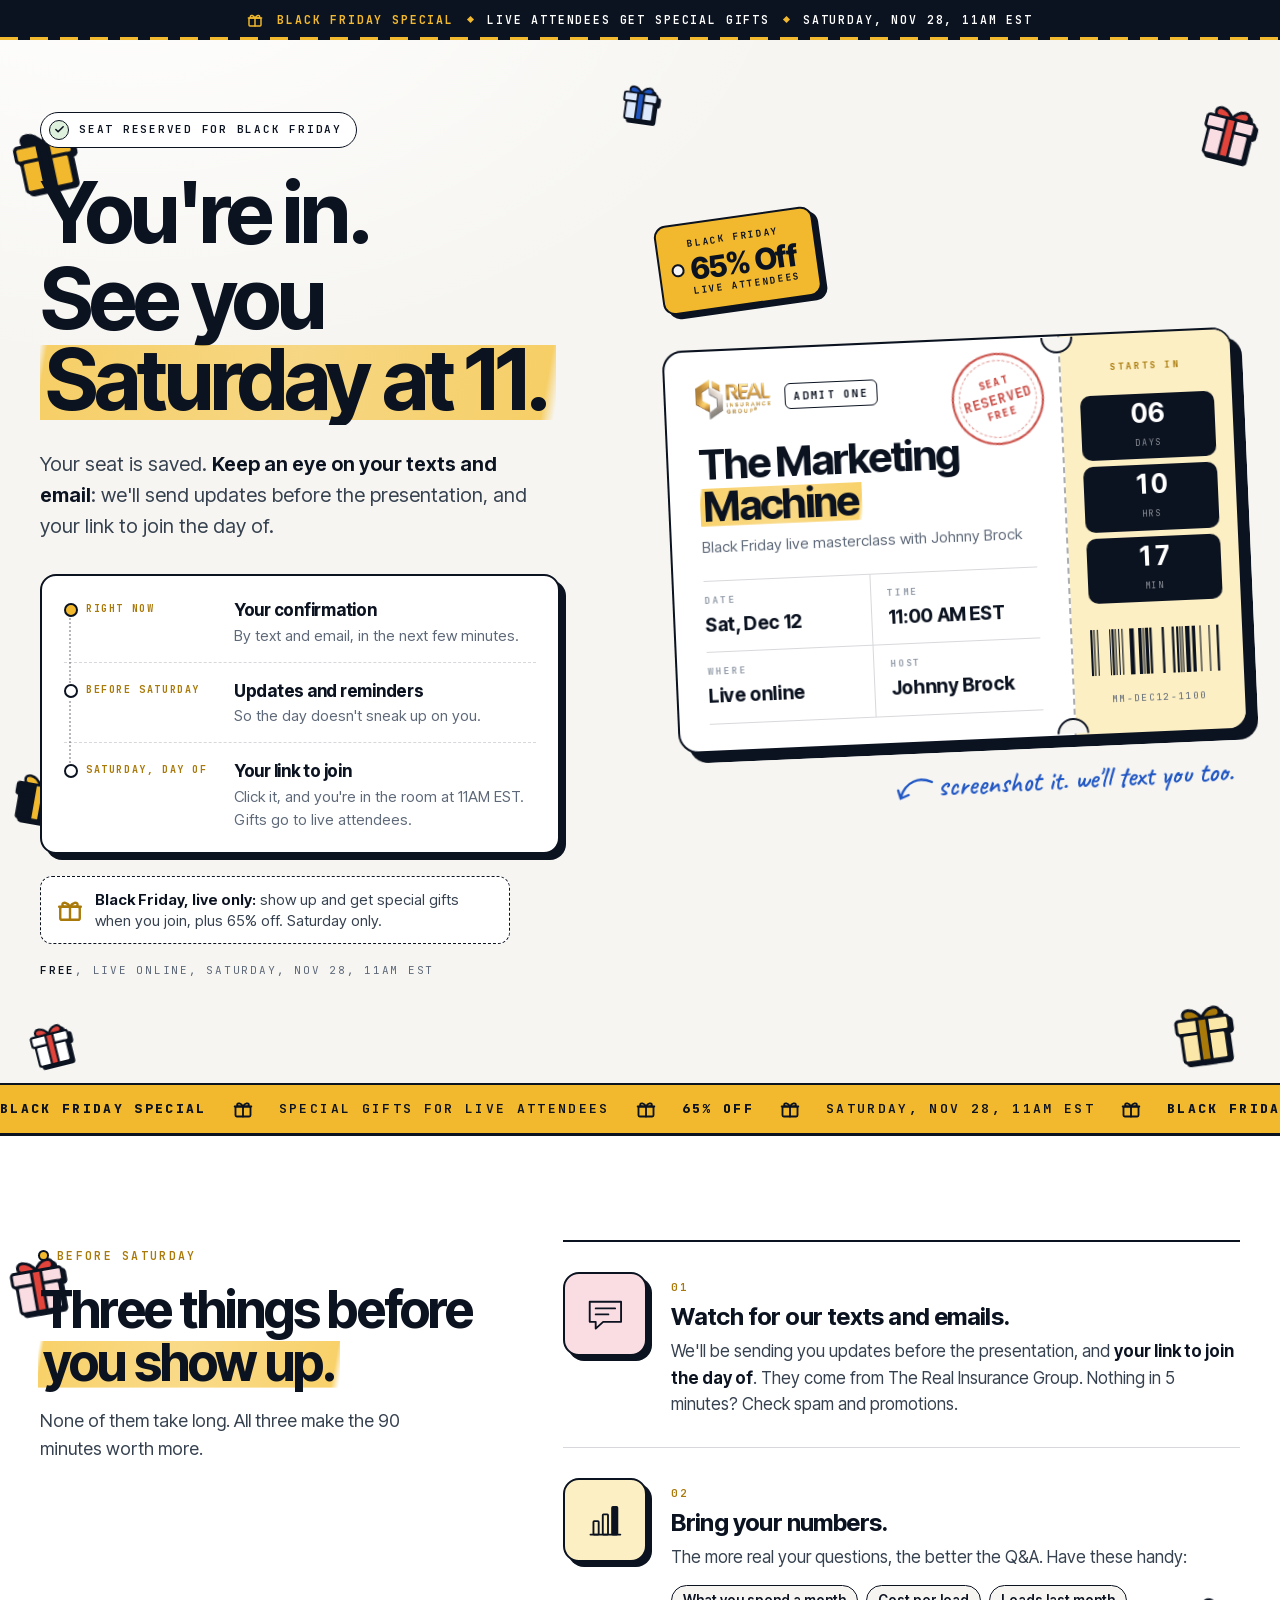
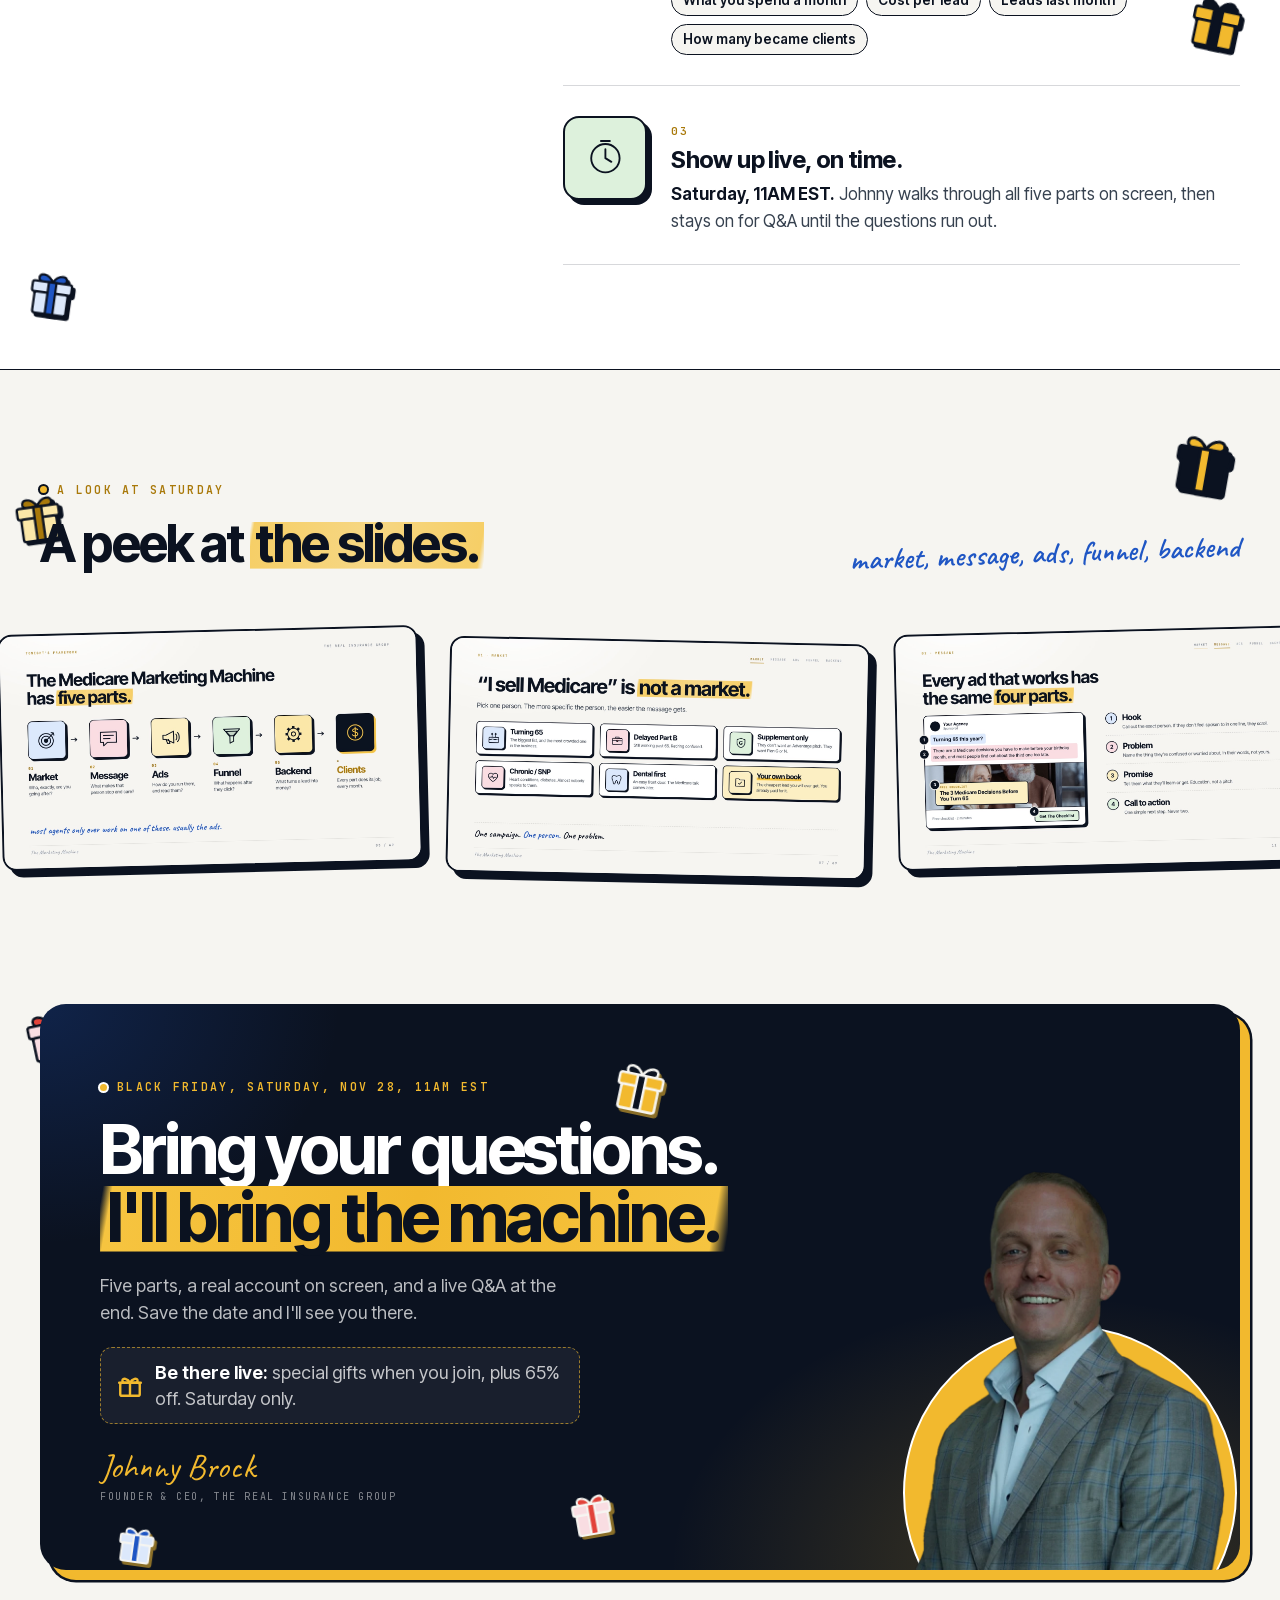
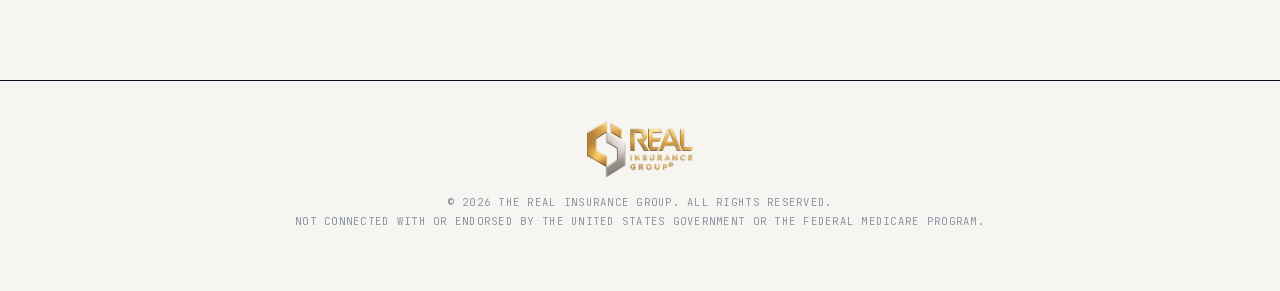
==== commit 14d7317a: "Thank-you page Black Friday pass: ribbon, 65% tag on the ticket, gifts, band, absolute asset URLs Co" ====
--- a/thanks.html
+++ b/thanks.html
@@ -3,13 +3,13 @@
 <head>
 <meta charset="utf-8">
 <meta name="viewport" content="width=device-width,initial-scale=1">
-<title>You're In | The Marketing Machine, Saturday 11AM EST</title>
+<title>You're In | The Marketing Machine, Black Friday, Saturday, Nov 28, 11AM EST</title>
 <meta name="robots" content="noindex">
-<link rel="preload" href="assets/fonts/InterTight.woff2" as="font" type="font/woff2" crossorigin>
+<link rel="preload" href="https://javmartz04-ship-it.github.io/rig-marketing-machine-optin/assets/fonts/InterTight.woff2" as="font" type="font/woff2" crossorigin>
 <style>
-@font-face{font-family:'Inter Tight';src:url(assets/fonts/InterTight.woff2) format('woff2');font-weight:100 900;font-display:swap}
-@font-face{font-family:'Caveat';src:url(assets/fonts/Caveat.woff2) format('woff2');font-weight:400 700;font-display:swap}
-@font-face{font-family:'JetBrains Mono';src:url(assets/fonts/JetBrainsMono.woff2) format('woff2');font-weight:100 800;font-display:swap}
+@font-face{font-family:'Inter Tight';src:url(https://javmartz04-ship-it.github.io/rig-marketing-machine-optin/assets/fonts/InterTight.woff2) format('woff2');font-weight:100 900;font-display:swap}
+@font-face{font-family:'Caveat';src:url(https://javmartz04-ship-it.github.io/rig-marketing-machine-optin/assets/fonts/Caveat.woff2) format('woff2');font-weight:400 700;font-display:swap}
+@font-face{font-family:'JetBrains Mono';src:url(https://javmartz04-ship-it.github.io/rig-marketing-machine-optin/assets/fonts/JetBrainsMono.woff2) format('woff2');font-weight:100 800;font-display:swap}
 
 /* ===== tokens: same as the opt-in (The Marketing Machine deck) ===== */
 :root{
@@ -234,16 +234,71 @@
   em.mk{background-size:100% 74%}
   .stamp{opacity:.9;transform:rotate(-14deg)}
 }
+/* ===== black friday ===== */
+.bf{background:var(--ink);color:#fff;position:relative;z-index:5;overflow:hidden}
+.bf .in{max-width:1200px;margin:0 auto;padding:11px 20px;display:flex;align-items:center;justify-content:center;gap:14px;flex-wrap:wrap;
+  font-family:var(--mono);font-size:11.5px;letter-spacing:.16em;text-transform:uppercase;font-weight:600;text-align:center}
+.bf .in b{color:var(--yellow);font-weight:700}
+.bf .in svg{width:16px;height:16px;color:var(--yellow);flex:none}
+.bf .sp{width:5px;height:5px;background:var(--yellow);transform:rotate(45deg);flex:none}
+.bf::after{content:"";position:absolute;left:0;right:0;bottom:0;height:3px;background:repeating-linear-gradient(90deg,var(--yellow) 0 18px,transparent 18px 30px)}
+.bftag{position:absolute;z-index:6;right:-14px;top:-18px;transform:rotate(7deg);background:var(--yellow);color:var(--ink);border:2.5px solid var(--ink);
+  border-radius:12px 12px 12px 12px;box-shadow:5px 5px 0 var(--ink);padding:12px 18px 12px 30px;text-align:left;animation:sway 5s ease-in-out infinite;transform-origin:20% 0}
+.bftag::before{content:"";position:absolute;left:11px;top:50%;width:9px;height:9px;margin-top:-5px;border-radius:50%;background:var(--paper);border:2px solid var(--ink)}
+.bftag small{display:block;font-family:var(--mono);font-size:9.5px;letter-spacing:.18em;text-transform:uppercase;font-weight:700}
+.bftag b{display:block;font-size:30px;font-weight:800;letter-spacing:-.04em;line-height:1;margin-top:3px}
+@keyframes sway{0%,100%{transform:rotate(7deg)}50%{transform:rotate(4deg)}}
+.gift{display:flex;align-items:center;gap:12px;margin-top:22px;max-width:470px;background:#fff;border:1.5px dashed var(--ink);border-radius:12px;padding:12px 16px;font-size:15px;color:var(--t2);line-height:1.4}
+.gift svg{width:26px;height:26px;flex:none;color:var(--gold)}
+.gift b{color:var(--t1);font-weight:650}
+.bye .gift{background:rgba(255,255,255,.06);border-color:rgba(242,185,46,.6);color:rgba(255,255,255,.75)}
+.bye .gift b{color:#fff}
+.bye .gift svg{color:var(--yellow)}
+@media (max-width:720px){
+  .bf .in{font-size:9.5px;letter-spacing:.1em;gap:8px;padding:9px 14px}
+  .bf .hide-m{display:none}
+  .bftag{right:-4px;top:-14px;padding:9px 13px 9px 24px}
+  .bftag::before{left:8px}
+  .bftag b{font-size:22px}
+}
+
+/* ===== festive gifts ===== */
+.sec,.bye,.film{position:relative}
+.gifts{position:absolute;inset:0;pointer-events:none;z-index:1;overflow:hidden}
+.hero>.wrap,.sec>.wrap,.film>.wrap,.bye>.wrap{position:relative;z-index:2}
+.gb{position:absolute;filter:drop-shadow(3px 3px 0 var(--ink));animation:bob 6s ease-in-out infinite}
+.bye .box .gifts{z-index:0}
+.bye .box .gb{filter:drop-shadow(3px 3px 0 rgba(242,185,46,.55))}
+.bye .box .gb svg *{stroke:#F6F5F1}
+.gb svg{display:block;width:100%;height:auto;overflow:visible}
+@keyframes bob{0%,100%{translate:0 0}50%{translate:0 -10px}}
+.bfm{background:var(--yellow);border-top:2px solid var(--ink);border-bottom:2px solid var(--ink);overflow:hidden;white-space:nowrap}
+.bfm .tr{display:inline-flex;align-items:center;gap:26px;padding:14px 0;animation:mq 38s linear infinite;
+  font-family:var(--mono);font-size:13px;letter-spacing:.18em;text-transform:uppercase;font-weight:600;color:var(--ink)}
+.bfm .tr b{font-weight:800}
+.bfm svg{width:20px;height:20px;flex:none}
+@keyframes mq{to{transform:translateX(-50%)}}
+.btn:hover .bi{transform:rotate(-12deg) scale(1.08)}
+@media (max-width:720px){.bf .sp{display:none}.gb.dm{display:none}.bfm .tr{font-size:11px;gap:18px;padding:11px 0}}
+
+.bftag{right:auto;left:-18px;top:-96px;transform:rotate(-8deg);animation-name:sway2}
+@keyframes sway2{0%,100%{transform:rotate(-8deg)}50%{transform:rotate(-5deg)}}
+.tix{position:relative}
+@media (max-width:720px){.tix{padding-top:84px}.bftag{top:-2px;left:-4px}}
+.bye .gift{background:rgba(255,255,255,.06);border-color:rgba(242,185,46,.6);color:rgba(255,255,255,.75);position:relative}
+.bye .gift b{color:#fff}
+.bye .gift svg{color:var(--yellow)}
 </style>
 </head>
 <body>
 
+<div class="bf" role="note"><div class="in"><svg viewBox="0 0 24 24" fill="none" stroke="currentColor" stroke-width="2.2" stroke-linecap="round" stroke-linejoin="round"><rect x="3" y="9" width="18" height="12" rx="1.5"/><path d="M2 9h20M12 9v12M12 9c-2-4-7-5-7-2s4 2 7 2c3 0 7 1 7-2s-5-2-7 2"/></svg><span><b>Black Friday Special</b></span><span class="sp"></span><span>Live attendees get special gifts</span><span class="sp hide-m"></span><span class="hide-m">Saturday, Nov 28, 11AM EST</span></div></div>
 <main>
 <!-- ===== hero: confirmation + the ticket ===== -->
 <section class="hero" id="hero">
   <div class="wrap">
     <div>
-      <span class="ok"><i><svg viewBox="0 0 24 24"><path d="M20 6L9 17l-5-5"/></svg></i>Seat reserved</span>
+      <span class="ok"><i><svg viewBox="0 0 24 24"><path d="M20 6L9 17l-5-5"/></svg></i>Seat reserved for Black Friday</span>
       <h1 class="h1">
         <span class="ln"><span>You're in.</span></span>
         <span class="ln"><span>See you <em class="mk">Saturday at 11.</em></span></span>
@@ -252,17 +307,19 @@
       <ol class="next">
         <li><span>Right now</span><b>Your confirmation</b><em>By text and email, in the next few minutes.</em></li>
         <li><span>Before Saturday</span><b>Updates and reminders</b><em>So the day doesn't sneak up on you.</em></li>
-        <li><span>Saturday, day of</span><b>Your link to join</b><em>Click it, and you're in the room at 11AM EST.</em></li>
+        <li><span>Saturday, day of</span><b>Your link to join</b><em>Click it, and you're in the room at 11AM EST. Gifts go to live attendees.</em></li>
       </ol>
-      <p class="risk"><b>Free</b> &nbsp;&middot;&nbsp; Live online &nbsp;&middot;&nbsp; Saturday 11AM EST</p>
+      <p class="gift"><svg viewBox="0 0 24 24" fill="none" stroke="currentColor" stroke-width="2.2" stroke-linecap="round" stroke-linejoin="round"><rect x="3" y="9" width="18" height="12" rx="1.5"/><path d="M2 9h20M12 9v12M12 9c-2-4-7-5-7-2s4 2 7 2c3 0 7 1 7-2s-5-2-7 2"/></svg><span><b>Black Friday, live only:</b> show up and get special gifts when you join, plus 65% off. Saturday only.</span></p>
+      <p class="risk"><b>Free</b>, live online, Saturday, Nov 28, 11AM EST</p>
     </div>
 
     <div class="tix rv d2">
+      <div class="bftag" aria-label="Black Friday, 65% off for live attendees"><small>Black Friday</small><b>65% Off</b><small>Live attendees</small></div>
       <div class="ticket" id="ticket">
         <div class="t-main">
-          <div class="t-top"><img src="assets/rig-logo.webp" alt="Real Insurance Group" width="900" height="477"><span>Admit one</span></div>
+          <div class="t-top"><img src="https://javmartz04-ship-it.github.io/rig-marketing-machine-optin/assets/rig-logo.webp" alt="Real Insurance Group" width="900" height="477"><span>Admit one</span></div>
           <p class="t-name">The Marketing <em>Machine</em></p>
-          <p class="t-by">Free live masterclass with Johnny Brock</p>
+          <p class="t-by">Black Friday live masterclass with Johnny Brock</p>
           <div class="t-fields">
             <div><small>Date</small><b data-date>Saturday</b></div>
             <div><small>Time</small><b>11:00 AM EST</b></div>
@@ -288,6 +345,7 @@
   </div>
 </section>
 
+<div class="bfm" aria-label="Black Friday special: special gifts and 65% off for live attendees, Saturday, Nov 28, 11AM EST"><div class="tr" aria-hidden="true"><span><b>Black Friday Special</b></span><svg viewBox="0 0 24 24" fill="none" stroke="currentColor" stroke-width="2.2" stroke-linecap="round" stroke-linejoin="round"><rect x="3" y="9" width="18" height="12" rx="1.5"/><path d="M2 9h20M12 9v12M12 9c-2-4-7-5-7-2s4 2 7 2c3 0 7 1 7-2s-5-2-7 2"/></svg><span>Special gifts for live attendees</span><svg viewBox="0 0 24 24" fill="none" stroke="currentColor" stroke-width="2.2" stroke-linecap="round" stroke-linejoin="round"><rect x="3" y="9" width="18" height="12" rx="1.5"/><path d="M2 9h20M12 9v12M12 9c-2-4-7-5-7-2s4 2 7 2c3 0 7 1 7-2s-5-2-7 2"/></svg><span><b>65% Off</b></span><svg viewBox="0 0 24 24" fill="none" stroke="currentColor" stroke-width="2.2" stroke-linecap="round" stroke-linejoin="round"><rect x="3" y="9" width="18" height="12" rx="1.5"/><path d="M2 9h20M12 9v12M12 9c-2-4-7-5-7-2s4 2 7 2c3 0 7 1 7-2s-5-2-7 2"/></svg><span>Saturday, Nov 28, 11AM EST</span><svg viewBox="0 0 24 24" fill="none" stroke="currentColor" stroke-width="2.2" stroke-linecap="round" stroke-linejoin="round"><rect x="3" y="9" width="18" height="12" rx="1.5"/><path d="M2 9h20M12 9v12M12 9c-2-4-7-5-7-2s4 2 7 2c3 0 7 1 7-2s-5-2-7 2"/></svg><span><b>Black Friday Special</b></span><svg viewBox="0 0 24 24" fill="none" stroke="currentColor" stroke-width="2.2" stroke-linecap="round" stroke-linejoin="round"><rect x="3" y="9" width="18" height="12" rx="1.5"/><path d="M2 9h20M12 9v12M12 9c-2-4-7-5-7-2s4 2 7 2c3 0 7 1 7-2s-5-2-7 2"/></svg><span>Special gifts for live attendees</span><svg viewBox="0 0 24 24" fill="none" stroke="currentColor" stroke-width="2.2" stroke-linecap="round" stroke-linejoin="round"><rect x="3" y="9" width="18" height="12" rx="1.5"/><path d="M2 9h20M12 9v12M12 9c-2-4-7-5-7-2s4 2 7 2c3 0 7 1 7-2s-5-2-7 2"/></svg><span><b>65% Off</b></span><svg viewBox="0 0 24 24" fill="none" stroke="currentColor" stroke-width="2.2" stroke-linecap="round" stroke-linejoin="round"><rect x="3" y="9" width="18" height="12" rx="1.5"/><path d="M2 9h20M12 9v12M12 9c-2-4-7-5-7-2s4 2 7 2c3 0 7 1 7-2s-5-2-7 2"/></svg><span>Saturday, Nov 28, 11AM EST</span><svg viewBox="0 0 24 24" fill="none" stroke="currentColor" stroke-width="2.2" stroke-linecap="round" stroke-linejoin="round"><rect x="3" y="9" width="18" height="12" rx="1.5"/><path d="M2 9h20M12 9v12M12 9c-2-4-7-5-7-2s4 2 7 2c3 0 7 1 7-2s-5-2-7 2"/></svg><span><b>Black Friday Special</b></span><svg viewBox="0 0 24 24" fill="none" stroke="currentColor" stroke-width="2.2" stroke-linecap="round" stroke-linejoin="round"><rect x="3" y="9" width="18" height="12" rx="1.5"/><path d="M2 9h20M12 9v12M12 9c-2-4-7-5-7-2s4 2 7 2c3 0 7 1 7-2s-5-2-7 2"/></svg><span>Special gifts for live attendees</span><svg viewBox="0 0 24 24" fill="none" stroke="currentColor" stroke-width="2.2" stroke-linecap="round" stroke-linejoin="round"><rect x="3" y="9" width="18" height="12" rx="1.5"/><path d="M2 9h20M12 9v12M12 9c-2-4-7-5-7-2s4 2 7 2c3 0 7 1 7-2s-5-2-7 2"/></svg><span><b>65% Off</b></span><svg viewBox="0 0 24 24" fill="none" stroke="currentColor" stroke-width="2.2" stroke-linecap="round" stroke-linejoin="round"><rect x="3" y="9" width="18" height="12" rx="1.5"/><path d="M2 9h20M12 9v12M12 9c-2-4-7-5-7-2s4 2 7 2c3 0 7 1 7-2s-5-2-7 2"/></svg><span>Saturday, Nov 28, 11AM EST</span><svg viewBox="0 0 24 24" fill="none" stroke="currentColor" stroke-width="2.2" stroke-linecap="round" stroke-linejoin="round"><rect x="3" y="9" width="18" height="12" rx="1.5"/><path d="M2 9h20M12 9v12M12 9c-2-4-7-5-7-2s4 2 7 2c3 0 7 1 7-2s-5-2-7 2"/></svg><span><b>Black Friday Special</b></span><svg viewBox="0 0 24 24" fill="none" stroke="currentColor" stroke-width="2.2" stroke-linecap="round" stroke-linejoin="round"><rect x="3" y="9" width="18" height="12" rx="1.5"/><path d="M2 9h20M12 9v12M12 9c-2-4-7-5-7-2s4 2 7 2c3 0 7 1 7-2s-5-2-7 2"/></svg><span>Special gifts for live attendees</span><svg viewBox="0 0 24 24" fill="none" stroke="currentColor" stroke-width="2.2" stroke-linecap="round" stroke-linejoin="round"><rect x="3" y="9" width="18" height="12" rx="1.5"/><path d="M2 9h20M12 9v12M12 9c-2-4-7-5-7-2s4 2 7 2c3 0 7 1 7-2s-5-2-7 2"/></svg><span><b>65% Off</b></span><svg viewBox="0 0 24 24" fill="none" stroke="currentColor" stroke-width="2.2" stroke-linecap="round" stroke-linejoin="round"><rect x="3" y="9" width="18" height="12" rx="1.5"/><path d="M2 9h20M12 9v12M12 9c-2-4-7-5-7-2s4 2 7 2c3 0 7 1 7-2s-5-2-7 2"/></svg><span>Saturday, Nov 28, 11AM EST</span><svg viewBox="0 0 24 24" fill="none" stroke="currentColor" stroke-width="2.2" stroke-linecap="round" stroke-linejoin="round"><rect x="3" y="9" width="18" height="12" rx="1.5"/><path d="M2 9h20M12 9v12M12 9c-2-4-7-5-7-2s4 2 7 2c3 0 7 1 7-2s-5-2-7 2"/></svg></div></div>
 <!-- ===== before Saturday ===== -->
 <section class="sec steps">
   <div class="wrap grid">
@@ -321,12 +379,12 @@
       <span class="k rv">A look at Saturday</span>
       <h2 class="h2 rv d1">A peek at <em class="mk">the slides.</em></h2>
     </div>
-    <p class="hand rv d2">market &rarr; message &rarr; ads &rarr; funnel &rarr; backend</p>
+    <p class="hand rv d2">market, message, ads, funnel, backend</p>
   </div>
   <div class="strip" id="strip">
-    <div class="s"><img src="assets/slides/s05.jpg" alt="Slide: the Medicare Marketing Machine has five parts" width="1600" height="900"></div>
-    <div class="s"><img src="assets/slides/s07.jpg" alt="Slide: I sell Medicare is not a market" width="1600" height="900"></div>
-    <div class="s"><img src="assets/slides/s11.jpg" alt="Slide: every ad that works has the same four parts" width="1600" height="900"></div>
+    <div class="s"><img src="https://javmartz04-ship-it.github.io/rig-marketing-machine-optin/assets/slides/s05.jpg" alt="Slide: the Medicare Marketing Machine has five parts" width="1600" height="900"></div>
+    <div class="s"><img src="https://javmartz04-ship-it.github.io/rig-marketing-machine-optin/assets/slides/s07.jpg" alt="Slide: I sell Medicare is not a market" width="1600" height="900"></div>
+    <div class="s"><img src="https://javmartz04-ship-it.github.io/rig-marketing-machine-optin/assets/slides/s11.jpg" alt="Slide: every ad that works has the same four parts" width="1600" height="900"></div>
   </div>
 </section>
 
@@ -335,12 +393,13 @@
   <div class="wrap">
     <div class="box rv">
       <div class="txt">
-        <span class="k">Saturday &middot; 11AM EST</span>
+        <span class="k">Black Friday, Saturday, Nov 28, 11AM EST</span>
         <h2>Bring your questions.<br><em>I'll bring the machine.</em></h2>
         <p>Five parts, a real account on screen, and a live Q&amp;A at the end. Save the date and I'll see you there.</p>
+        <p class="gift"><svg viewBox="0 0 24 24" fill="none" stroke="currentColor" stroke-width="2.2" stroke-linecap="round" stroke-linejoin="round"><rect x="3" y="9" width="18" height="12" rx="1.5"/><path d="M2 9h20M12 9v12M12 9c-2-4-7-5-7-2s4 2 7 2c3 0 7 1 7-2s-5-2-7 2"/></svg><span><b>Be there live:</b> special gifts when you join, plus 65% off. Saturday only.</span></p>
         <p class="sig">Johnny Brock<small>Founder &amp; CEO, The Real Insurance Group</small></p>
       </div>
-      <div class="jb"><img src="assets/johnny-main.webp" alt="Johnny Brock" width="640" height="824"></div>
+      <div class="jb"><img src="https://javmartz04-ship-it.github.io/rig-marketing-machine-optin/assets/johnny-main.webp" alt="Johnny Brock" width="640" height="824"></div>
     </div>
   </div>
 </section>
@@ -348,7 +407,7 @@
 
 <footer>
   <div class="wrap">
-    <img src="assets/rig-logo.webp" alt="Real Insurance Group" width="900" height="477">
+    <img src="https://javmartz04-ship-it.github.io/rig-marketing-machine-optin/assets/rig-logo.webp" alt="Real Insurance Group" width="900" height="477">
     <p>&copy; 2026 The Real Insurance Group. All rights reserved.<br>Not connected with or endorsed by the United States government or the federal Medicare program.</p>
   </div>
 </footer>
@@ -425,6 +484,27 @@
 }),{threshold:.18});
 document.querySelectorAll('.rv').forEach(el=>io.observe(el));
 document.querySelectorAll('.k.rv + .h2 em.mk').forEach(m=>io.observe(m.closest('.h2')));
+/* ---------- festive gift boxes (decoration only) ---------- */
+(function(){
+  const C={y:['#F2B92E','#0B1220'],k:['#0B1220','#F2B92E'],p:['#F9DDE2','#E2433A'],b:['#DCE8FB','#1F56C4'],g:['#FBE7A8','#A9790A'],w:['#FFFFFF','#E2433A']};
+  const box=(c)=>{const [f,r]=C[c];return '<svg viewBox="0 0 64 64"><path d="M32 18c-6-12-20-12-18-3 2 7 18 3 18 3s16 4 18-3c2-9-12-9-18 3z" fill="'+r+'" stroke="#0B1220" stroke-width="3" stroke-linejoin="round"/><rect x="6" y="18" width="52" height="14" rx="3" fill="'+f+'" stroke="#0B1220" stroke-width="3"/><rect x="10" y="32" width="44" height="28" rx="3" fill="'+f+'" stroke="#0B1220" stroke-width="3"/><path d="M27 18h10v42H27z" fill="'+r+'" stroke="#0B1220" stroke-width="3"/></svg>'};
+  // [selector, x(% from left), y(% from top), size px, color, rotate deg, desktop-only]
+  const P={
+    '.hero':[[3.5,8,52,'y',-12,1],[96,6,44,'p',14,1],[50,4,30,'b',8,1],[3,70,40,'k',10,1],[94,92,48,'g',-8,0],[4,94,34,'w',-14,0]],
+    '.steps':[[3,14,46,'p',-10,1],[95,55,42,'y',12,1],[4,88,36,'b',8,1]],
+    '.film':[[94,10,48,'k',10,1],[3,20,38,'g',-8,1]],
+    '.bye':[[4,4,40,'p',-12,1],[95,8,50,'y',10,0]],
+    '.bye .box':[[50,10,40,'y',12,1],[46,86,34,'p',-10,1],[8,92,30,'b',8,0]]
+  };
+  let i=0;
+  for(const sel in P){const el=document.querySelector(sel);if(!el)continue;
+    const w=document.createElement('div');w.className='gifts';w.setAttribute('aria-hidden','true');
+    for(const [x,y,sz,c,r,dm] of P[sel]){const g=document.createElement('span');g.className='gb'+(dm?' dm':'');
+      const s=(innerWidth<720?.75:1.35)*sz;
+      g.style.cssText='left:calc('+x+'% - '+s/2+'px);top:'+y+'%;width:'+s+'px;rotate:'+r+'deg;animation-delay:-'+(i++*0.9)+'s';
+      g.innerHTML=box(c);w.appendChild(g)}
+    el.prepend(w)}
+})();
 </script>
 </body>
 </html>
